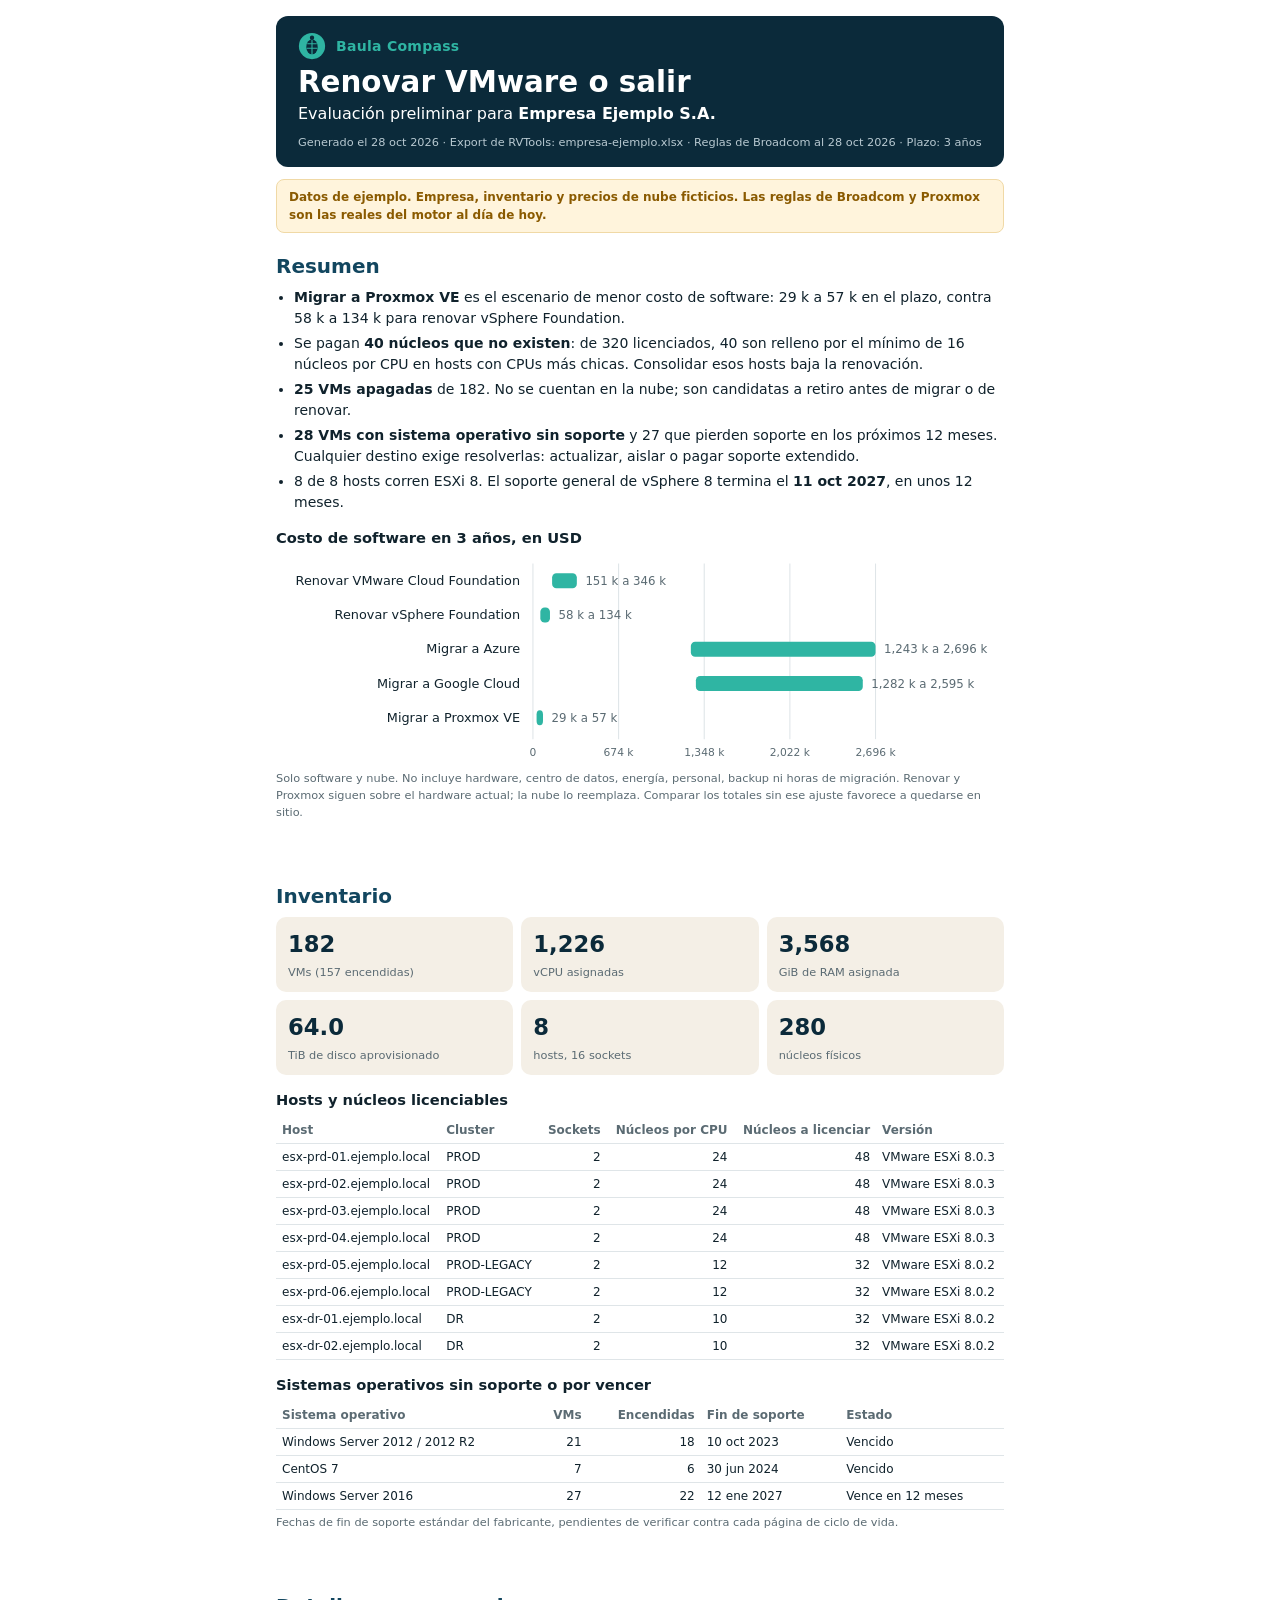
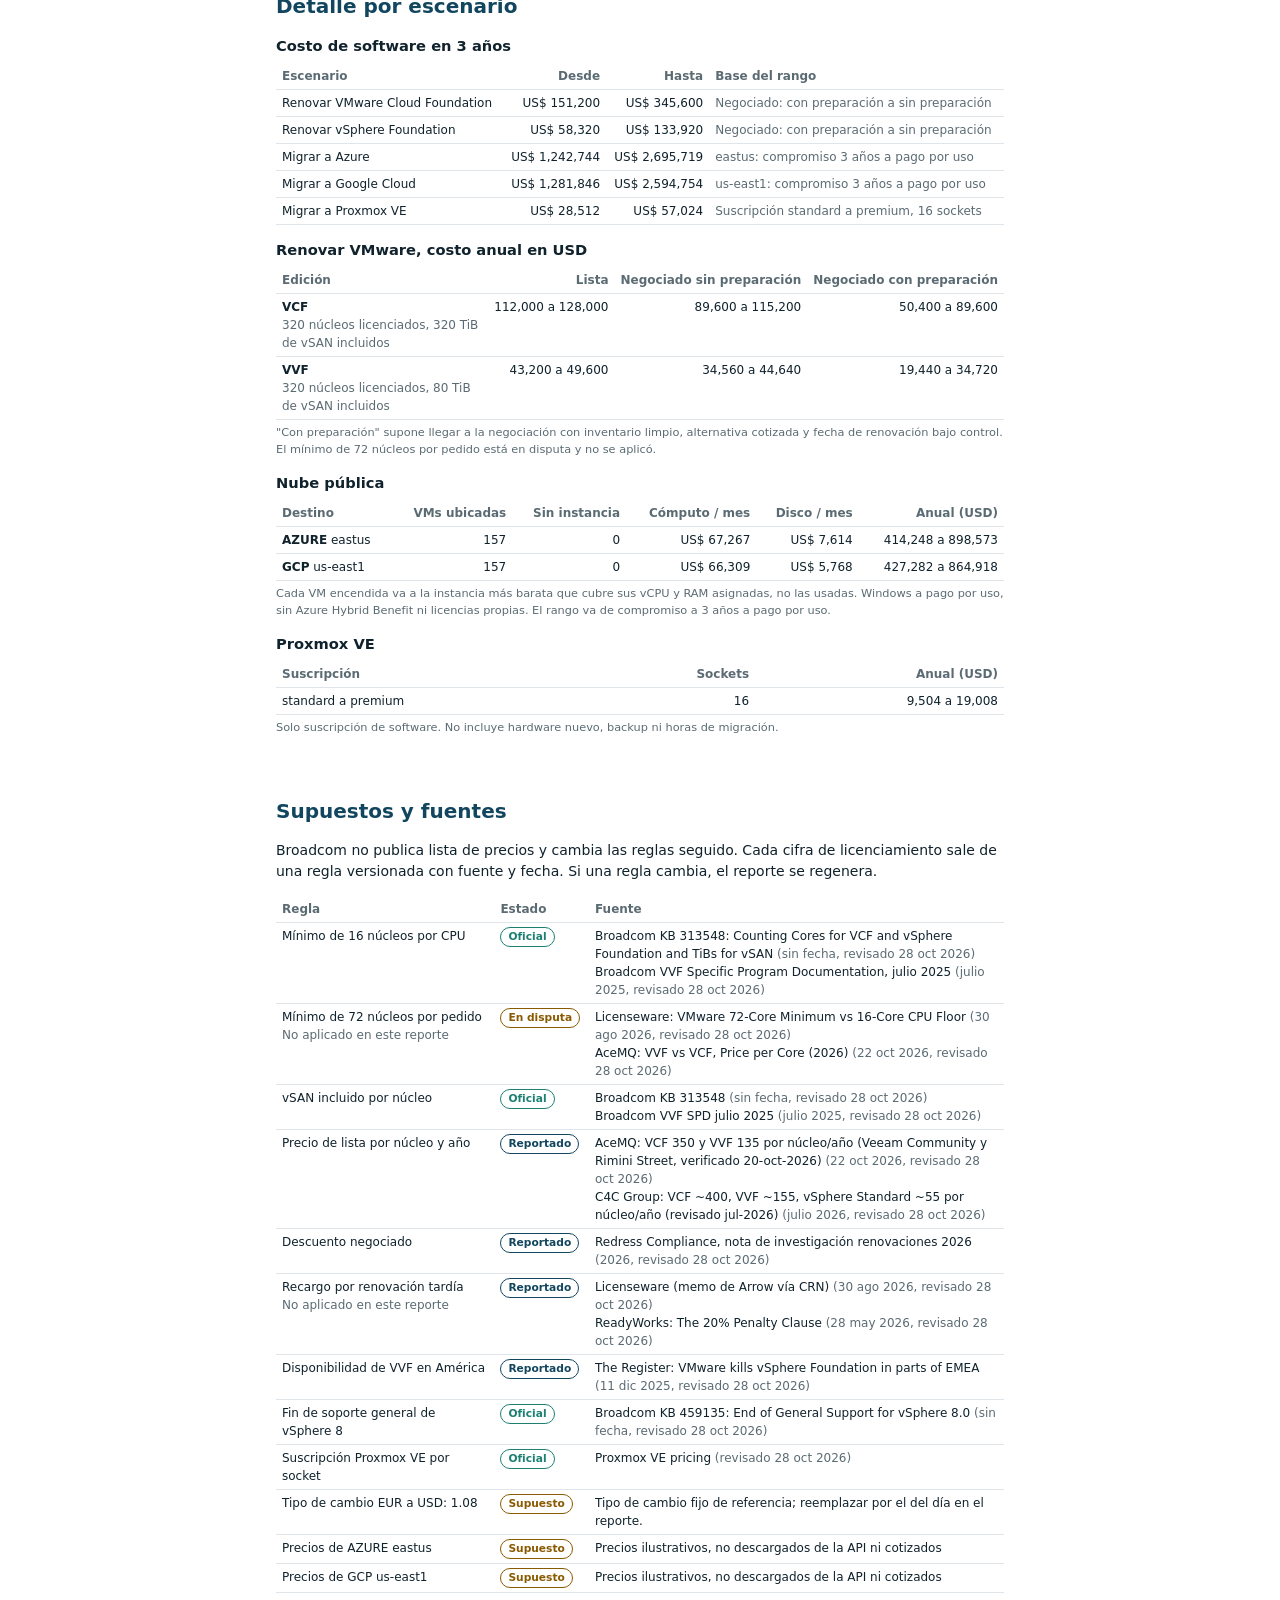
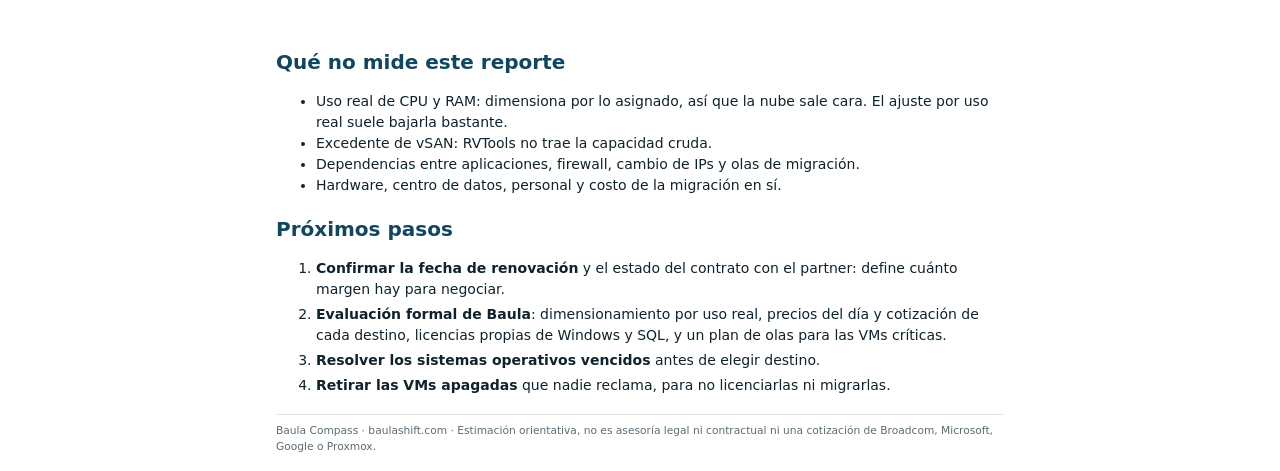
==== examples/demo/reporte-ejemplo.html @ ab062ac1 "Add Compass client report (HTML/PDF) with a fictional demo company compass/report.py renders a self-" ====
<!doctype html>
<html lang="es"><head><meta charset="utf-8">
<meta name="viewport" content="width=device-width, initial-scale=1">
<title>Baula Compass: Empresa Ejemplo S.A.</title>
<style>
:root { --deep:#0b2a3a; --sea:#12465f; --teal:#2fb5a3; --teal-ink:#1d7f72; --sand:#f4efe6; --ink:#10222c;
  --muted:#5b6b73; --line:#dfe5e8; --warn:#8a5a00; --warn-bg:#fff4dc; }
* { box-sizing:border-box; }
body { margin:0; background:#fff; color:var(--ink); font:10.5pt/1.5 system-ui,-apple-system,"Segoe UI",Roboto,Arial,sans-serif; }
.page { max-width:760px; margin:0 auto; padding:16px; break-after:page; }
@media print { .page { padding:0; } }
.page:last-child { break-after:auto; }
.cover { background:var(--deep); color:#fff; border-radius:12px; padding:16px 22px; }
.brand { display:flex; align-items:center; gap:10px; font-weight:700; letter-spacing:.02em; color:var(--teal); }
h1 { font-size:22pt; margin:6px 0 2px; line-height:1.15; }
.sub { margin:0; font-size:12pt; }
.meta { margin:8px 0 0; font-size:8.5pt; color:#b8c9d1; }
.banner { margin:12px 0 0; padding:8px 12px; border-radius:8px; background:var(--warn-bg); color:var(--warn);
  font-weight:600; font-size:9pt; border:1px solid #f0d9a6; }
h2 { font-size:15pt; color:var(--sea); margin:18px 0 6px; }
h3 { font-size:11pt; margin:14px 0 6px; }
.findings { padding-left:18px; margin:0; }
.findings li { margin:4px 0; }
.chart { width:100%; height:auto; display:block; margin:4px 0 8px; }
.chart .grid { stroke:var(--line); stroke-width:1; }
.chart .axis { fill:var(--muted); font-size:10px; }
.chart .label { fill:var(--ink); font-size:12px; }
.chart .value { fill:var(--muted); font-size:11px; }
.chart .bar { fill:var(--teal); }
table { width:100%; border-collapse:collapse; font-size:9pt; margin:4px 0; }
th { text-align:left; color:var(--muted); font-weight:600; border-bottom:1.5px solid var(--line); padding:4px 6px; }
td { border-bottom:1px solid var(--line); padding:4px 6px; vertical-align:top; }
tr { break-inside:avoid; }
.n { text-align:right; font-variant-numeric:tabular-nums; white-space:nowrap; }
.muted { color:var(--muted); }
.note { font-size:8.5pt; color:var(--muted); margin:4px 0 10px; }
.kpis { display:grid; grid-template-columns:repeat(3,1fr); gap:8px; margin:6px 0 10px; }
.kpis div { background:var(--sand); border-radius:10px; padding:10px 12px; }
.kpis b { display:block; font-size:17pt; color:var(--deep); font-variant-numeric:tabular-nums; }
.kpis span { font-size:8.5pt; color:var(--muted); }
.tag { display:inline-block; padding:1px 7px; border-radius:99px; font-size:8pt; font-weight:600; white-space:nowrap;
  border:1px solid currentColor; }
.tag-official { color:var(--teal-ink); } .tag-reported { color:var(--sea); }
.tag-disputed, .tag-to_verify, .tag-assumption { color:var(--warn); }
.sources td:first-child { width:30%; } .sources td:nth-child(2) { width:13%; }
.steps li { margin:4px 0; }
footer { margin-top:18px; padding-top:8px; border-top:1px solid var(--line); font-size:8pt; color:var(--muted); }
@media (max-width:600px) { .kpis { grid-template-columns:repeat(2,1fr); } }
@page { size:Letter; margin:14mm; }
</style></head>
<body>
<section class="page">
  <header class="cover">
    <div class="brand"><svg viewBox="0 0 64 64" width="28" height="28" aria-hidden="true"><circle cx="32" cy="32" r="30" fill="#2fb5a3"/><ellipse cx="32" cy="34" rx="13" ry="17" fill="#0b2a3a"/><path d="M32 18v32M22 27h20M21 37h22" stroke="#2fb5a3" stroke-width="2.4" stroke-linecap="round"/><circle cx="32" cy="13" r="5" fill="#0b2a3a"/></svg><span>Baula Compass</span></div>
    <h1>Renovar VMware o salir</h1>
    <p class="sub">Evaluación preliminar para <b>Empresa Ejemplo S.A.</b></p>
    <p class="meta">Generado el 28 oct 2026 · Export de RVTools: empresa-ejemplo.xlsx ·
      Reglas de Broadcom al 28 oct 2026 · Plazo: 3 años</p>
  </header>
  <div class="banner">Datos de ejemplo. Empresa, inventario y precios de nube ficticios. Las reglas de Broadcom y Proxmox son las reales del motor al día de hoy.</div>
  <h2>Resumen</h2>
  <ul class="findings"><li><b>Migrar a Proxmox VE</b> es el escenario de menor costo de software: 29 k a 57 k en el plazo, contra 58 k a 134 k para renovar vSphere Foundation.</li><li>Se pagan <b>40 núcleos que no existen</b>: de 320 licenciados, 40 son relleno por el mínimo de 16 núcleos por CPU en hosts con CPUs más chicas. Consolidar esos hosts baja la renovación.</li><li><b>25 VMs apagadas</b> de 182. No se cuentan en la nube; son candidatas a retiro antes de migrar o de renovar.</li><li><b>28 VMs con sistema operativo sin soporte</b> y 27 que pierden soporte en los próximos 12 meses. Cualquier destino exige resolverlas: actualizar, aislar o pagar soporte extendido.</li><li>8 de 8 hosts corren ESXi 8. El soporte general de vSphere 8 termina el <b>11 oct 2027</b>, en unos 12 meses.</li></ul>
  <h3>Costo de software en 3 años, en USD</h3>
  <svg class="chart" viewBox="0 0 680 194" role="img" aria-label="Costo de software en el plazo por escenario"><line x1="240.0" x2="240.0" y1="8" y2="172" class="grid"/><text x="240.0" y="188" class="axis" text-anchor="middle">0</text><line x1="320.0" x2="320.0" y1="8" y2="172" class="grid"/><text x="320.0" y="188" class="axis" text-anchor="middle">674 k</text><line x1="400.0" x2="400.0" y1="8" y2="172" class="grid"/><text x="400.0" y="188" class="axis" text-anchor="middle">1,348 k</text><line x1="480.0" x2="480.0" y1="8" y2="172" class="grid"/><text x="480.0" y="188" class="axis" text-anchor="middle">2,022 k</text><line x1="560.0" x2="560.0" y1="8" y2="172" class="grid"/><text x="560.0" y="188" class="axis" text-anchor="middle">2,696 k</text><text x="228" y="28.0" class="label" text-anchor="end">Renovar VMware Cloud Foundation</text><rect x="257.9" y="17.0" width="23.1" height="14" rx="4" class="bar"/><text x="289.0" y="28.0" class="value">151 k a 346 k</text><text x="228" y="60.0" class="label" text-anchor="end">Renovar vSphere Foundation</text><rect x="246.9" y="49.0" width="9.0" height="14" rx="4" class="bar"/><text x="263.9" y="60.0" class="value">58 k a 134 k</text><text x="228" y="92.0" class="label" text-anchor="end">Migrar a Azure</text><rect x="387.5" y="81.0" width="172.5" height="14" rx="4" class="bar"/><text x="568.0" y="92.0" class="value">1,243 k a 2,696 k</text><text x="228" y="124.0" class="label" text-anchor="end">Migrar a Google Cloud</text><rect x="392.2" y="113.0" width="155.9" height="14" rx="4" class="bar"/><text x="556.0" y="124.0" class="value">1,282 k a 2,595 k</text><text x="228" y="156.0" class="label" text-anchor="end">Migrar a Proxmox VE</text><rect x="243.4" y="145.0" width="6.0" height="14" rx="4" class="bar"/><text x="257.4" y="156.0" class="value">29 k a 57 k</text></svg>
  <p class="note">Solo software y nube. No incluye hardware, centro de datos, energía, personal, backup ni horas de
  migración. Renovar y Proxmox siguen sobre el hardware actual; la nube lo reemplaza. Comparar los totales
  sin ese ajuste favorece a quedarse en sitio.</p>
</section>

<section class="page">
  <h2>Inventario</h2>
  <div class="kpis">
    <div><b>182</b><span>VMs (157 encendidas)</span></div>
    <div><b>1,226</b><span>vCPU asignadas</span></div>
    <div><b>3,568</b><span>GiB de RAM asignada</span></div>
    <div><b>64.0</b><span>TiB de disco aprovisionado</span></div>
    <div><b>8</b><span>hosts, 16 sockets</span></div>
    <div><b>280</b><span>núcleos físicos</span></div>
  </div>
  <h3>Hosts y núcleos licenciables</h3>
  <table><thead><tr><th>Host</th><th>Cluster</th><th class="n">Sockets</th><th class="n">Núcleos por CPU</th>
  <th class="n">Núcleos a licenciar</th><th>Versión</th></tr></thead><tbody><tr><td>esx-prd-01.ejemplo.local</td><td>PROD</td><td class="n">2</td><td class="n">24</td><td class="n">48</td><td>VMware ESXi 8.0.3</td></tr><tr><td>esx-prd-02.ejemplo.local</td><td>PROD</td><td class="n">2</td><td class="n">24</td><td class="n">48</td><td>VMware ESXi 8.0.3</td></tr><tr><td>esx-prd-03.ejemplo.local</td><td>PROD</td><td class="n">2</td><td class="n">24</td><td class="n">48</td><td>VMware ESXi 8.0.3</td></tr><tr><td>esx-prd-04.ejemplo.local</td><td>PROD</td><td class="n">2</td><td class="n">24</td><td class="n">48</td><td>VMware ESXi 8.0.3</td></tr><tr><td>esx-prd-05.ejemplo.local</td><td>PROD-LEGACY</td><td class="n">2</td><td class="n">12</td><td class="n">32</td><td>VMware ESXi 8.0.2</td></tr><tr><td>esx-prd-06.ejemplo.local</td><td>PROD-LEGACY</td><td class="n">2</td><td class="n">12</td><td class="n">32</td><td>VMware ESXi 8.0.2</td></tr><tr><td>esx-dr-01.ejemplo.local</td><td>DR</td><td class="n">2</td><td class="n">10</td><td class="n">32</td><td>VMware ESXi 8.0.2</td></tr><tr><td>esx-dr-02.ejemplo.local</td><td>DR</td><td class="n">2</td><td class="n">10</td><td class="n">32</td><td>VMware ESXi 8.0.2</td></tr></tbody></table>
  <h3>Sistemas operativos sin soporte o por vencer</h3>
  <table><thead><tr><th>Sistema operativo</th><th class="n">VMs</th><th class="n">Encendidas</th><th>Fin de soporte</th>
  <th>Estado</th></tr></thead><tbody><tr><td>Windows Server 2012 / 2012 R2</td><td class="n">21</td><td class="n">18</td><td>10 oct 2023</td><td>Vencido</td></tr><tr><td>CentOS 7</td><td class="n">7</td><td class="n">6</td><td>30 jun 2024</td><td>Vencido</td></tr><tr><td>Windows Server 2016</td><td class="n">27</td><td class="n">22</td><td>12 ene 2027</td><td>Vence en 12 meses</td></tr></tbody></table>
  <p class="note">Fechas de fin de soporte estándar del fabricante, pendientes de verificar contra cada página de ciclo de vida.</p>
</section>

<section class="page">
  <h2>Detalle por escenario</h2>
  <h3>Costo de software en 3 años</h3>
  <table><thead><tr><th>Escenario</th><th class="n">Desde</th><th class="n">Hasta</th><th>Base del rango</th></tr></thead>
  <tbody><tr><td>Renovar VMware Cloud Foundation</td><td class="n">US$ 151,200</td><td class="n">US$ 345,600</td><td class="muted">Negociado: con preparación a sin preparación</td></tr><tr><td>Renovar vSphere Foundation</td><td class="n">US$ 58,320</td><td class="n">US$ 133,920</td><td class="muted">Negociado: con preparación a sin preparación</td></tr><tr><td>Migrar a Azure</td><td class="n">US$ 1,242,744</td><td class="n">US$ 2,695,719</td><td class="muted">eastus: compromiso 3 años a pago por uso</td></tr><tr><td>Migrar a Google Cloud</td><td class="n">US$ 1,281,846</td><td class="n">US$ 2,594,754</td><td class="muted">us-east1: compromiso 3 años a pago por uso</td></tr><tr><td>Migrar a Proxmox VE</td><td class="n">US$ 28,512</td><td class="n">US$ 57,024</td><td class="muted">Suscripción standard a premium, 16 sockets</td></tr></tbody></table>
  <h3>Renovar VMware, costo anual en USD</h3>
  <table><thead><tr><th>Edición</th><th class="n">Lista</th><th class="n">Negociado sin preparación</th><th class="n">Negociado con preparación</th></tr></thead>
  <tbody><tr><td><b>VCF</b><br><span class="muted">320 núcleos licenciados, 320 TiB de vSAN incluidos</span></td><td class="n">112,000 a 128,000</td><td class="n">89,600 a 115,200</td><td class="n">50,400 a 89,600</td></tr><tr><td><b>VVF</b><br><span class="muted">320 núcleos licenciados, 80 TiB de vSAN incluidos</span></td><td class="n">43,200 a 49,600</td><td class="n">34,560 a 44,640</td><td class="n">19,440 a 34,720</td></tr></tbody></table>
  <p class="note">"Con preparación" supone llegar a la negociación con inventario limpio, alternativa cotizada y
  fecha de renovación bajo control. El mínimo de 72 núcleos por pedido está en disputa y no se aplicó.</p>
  <h3>Nube pública</h3>
  <table><thead><tr><th>Destino</th><th class="n">VMs ubicadas</th><th class="n">Sin instancia</th>
  <th class="n">Cómputo / mes</th><th class="n">Disco / mes</th><th class="n">Anual (USD)</th></tr></thead><tbody><tr><td><b>AZURE</b> eastus</td><td class="n">157</td><td class="n">0</td><td class="n">US$ 67,267</td><td class="n">US$ 7,614</td><td class="n">414,248 a 898,573</td></tr><tr><td><b>GCP</b> us-east1</td><td class="n">157</td><td class="n">0</td><td class="n">US$ 66,309</td><td class="n">US$ 5,768</td><td class="n">427,282 a 864,918</td></tr></tbody></table>
  <p class="note">Cada VM encendida va a la instancia más barata que cubre sus vCPU y RAM asignadas, no las usadas.
  Windows a pago por uso, sin Azure Hybrid Benefit ni licencias propias. El rango va de compromiso a 3 años a pago por uso.</p>
  <h3>Proxmox VE</h3>
  <table><thead><tr><th>Suscripción</th><th class="n">Sockets</th><th class="n">Anual (USD)</th></tr></thead>
  <tbody><tr><td>standard a premium</td><td class="n">16</td><td class="n">9,504 a 19,008</td></tr></tbody></table>
  <p class="note">Solo suscripción de software. No incluye hardware nuevo, backup ni horas de migración.</p>
</section>

<section class="page">
  <h2>Supuestos y fuentes</h2>
  <p>Broadcom no publica lista de precios y cambia las reglas seguido. Cada cifra de licenciamiento sale de una
  regla versionada con fuente y fecha. Si una regla cambia, el reporte se regenera.</p>
  <table class="sources"><thead><tr><th>Regla</th><th>Estado</th><th>Fuente</th></tr></thead>
  <tbody><tr><td>Mínimo de 16 núcleos por CPU</td><td><span class="tag tag-official">Oficial</span></td><td>Broadcom KB 313548: Counting Cores for VCF and vSphere Foundation and TiBs for vSAN <span class="muted">(sin fecha, revisado 28 oct 2026)</span><br>Broadcom VVF Specific Program Documentation, julio 2025 <span class="muted">(julio 2025, revisado 28 oct 2026)</span></td></tr><tr><td>Mínimo de 72 núcleos por pedido<br><span class="muted">No aplicado en este reporte</span></td><td><span class="tag tag-disputed">En disputa</span></td><td>Licenseware: VMware 72-Core Minimum vs 16-Core CPU Floor <span class="muted">(30 ago 2026, revisado 28 oct 2026)</span><br>AceMQ: VVF vs VCF, Price per Core (2026) <span class="muted">(22 oct 2026, revisado 28 oct 2026)</span></td></tr><tr><td>vSAN incluido por núcleo</td><td><span class="tag tag-official">Oficial</span></td><td>Broadcom KB 313548 <span class="muted">(sin fecha, revisado 28 oct 2026)</span><br>Broadcom VVF SPD julio 2025 <span class="muted">(julio 2025, revisado 28 oct 2026)</span></td></tr><tr><td>Precio de lista por núcleo y año</td><td><span class="tag tag-reported">Reportado</span></td><td>AceMQ: VCF 350 y VVF 135 por núcleo/año (Veeam Community y Rimini Street, verificado 20-oct-2026) <span class="muted">(22 oct 2026, revisado 28 oct 2026)</span><br>C4C Group: VCF ~400, VVF ~155, vSphere Standard ~55 por núcleo/año (revisado jul-2026) <span class="muted">(julio 2026, revisado 28 oct 2026)</span></td></tr><tr><td>Descuento negociado</td><td><span class="tag tag-reported">Reportado</span></td><td>Redress Compliance, nota de investigación renovaciones 2026 <span class="muted">(2026, revisado 28 oct 2026)</span></td></tr><tr><td>Recargo por renovación tardía<br><span class="muted">No aplicado en este reporte</span></td><td><span class="tag tag-reported">Reportado</span></td><td>Licenseware (memo de Arrow vía CRN) <span class="muted">(30 ago 2026, revisado 28 oct 2026)</span><br>ReadyWorks: The 20% Penalty Clause <span class="muted">(28 may 2026, revisado 28 oct 2026)</span></td></tr><tr><td>Disponibilidad de VVF en América</td><td><span class="tag tag-reported">Reportado</span></td><td>The Register: VMware kills vSphere Foundation in parts of EMEA <span class="muted">(11 dic 2025, revisado 28 oct 2026)</span></td></tr><tr><td>Fin de soporte general de vSphere 8</td><td><span class="tag tag-official">Oficial</span></td><td>Broadcom KB 459135: End of General Support for vSphere 8.0 <span class="muted">(sin fecha, revisado 28 oct 2026)</span></td></tr><tr><td>Suscripción Proxmox VE por socket</td><td><span class="tag tag-official">Oficial</span></td><td>Proxmox VE pricing <span class="muted">(revisado 28 oct 2026)</span></td></tr><tr><td>Tipo de cambio EUR a USD: 1.08</td><td><span class="tag tag-assumption">Supuesto</span></td><td>Tipo de cambio fijo de referencia; reemplazar por el del día en el reporte.</td></tr><tr><td>Precios de AZURE eastus</td><td><span class="tag tag-assumption">Supuesto</span></td><td>Precios ilustrativos, no descargados de la API ni cotizados</td></tr><tr><td>Precios de GCP us-east1</td><td><span class="tag tag-assumption">Supuesto</span></td><td>Precios ilustrativos, no descargados de la API ni cotizados</td></tr></tbody></table>
</section>

<section class="page">
  <h2>Qué no mide este reporte</h2>
  <ul>
    <li>Uso real de CPU y RAM: dimensiona por lo asignado, así que la nube sale cara. El ajuste por uso real suele bajarla bastante.</li>
    <li>Excedente de vSAN: RVTools no trae la capacidad cruda.</li>
    <li>Dependencias entre aplicaciones, firewall, cambio de IPs y olas de migración.</li>
    <li>Hardware, centro de datos, personal y costo de la migración en sí.</li>
  </ul>
  <h2>Próximos pasos</h2>
  <ol class="steps">
    <li><b>Confirmar la fecha de renovación</b> y el estado del contrato con el partner: define cuánto margen hay para negociar.</li>
    <li><b>Evaluación formal de Baula</b>: dimensionamiento por uso real, precios del día y cotización de cada destino,
      licencias propias de Windows y SQL, y un plan de olas para las VMs críticas.</li>
    <li><b>Resolver los sistemas operativos vencidos</b> antes de elegir destino.</li>
    <li><b>Retirar las VMs apagadas</b> que nadie reclama, para no licenciarlas ni migrarlas.</li>
  </ol>
  <footer>Baula Compass · baulashift.com · Estimación orientativa, no es asesoría legal ni contractual
  ni una cotización de Broadcom, Microsoft, Google o Proxmox.</footer>
</section>
</body></html>
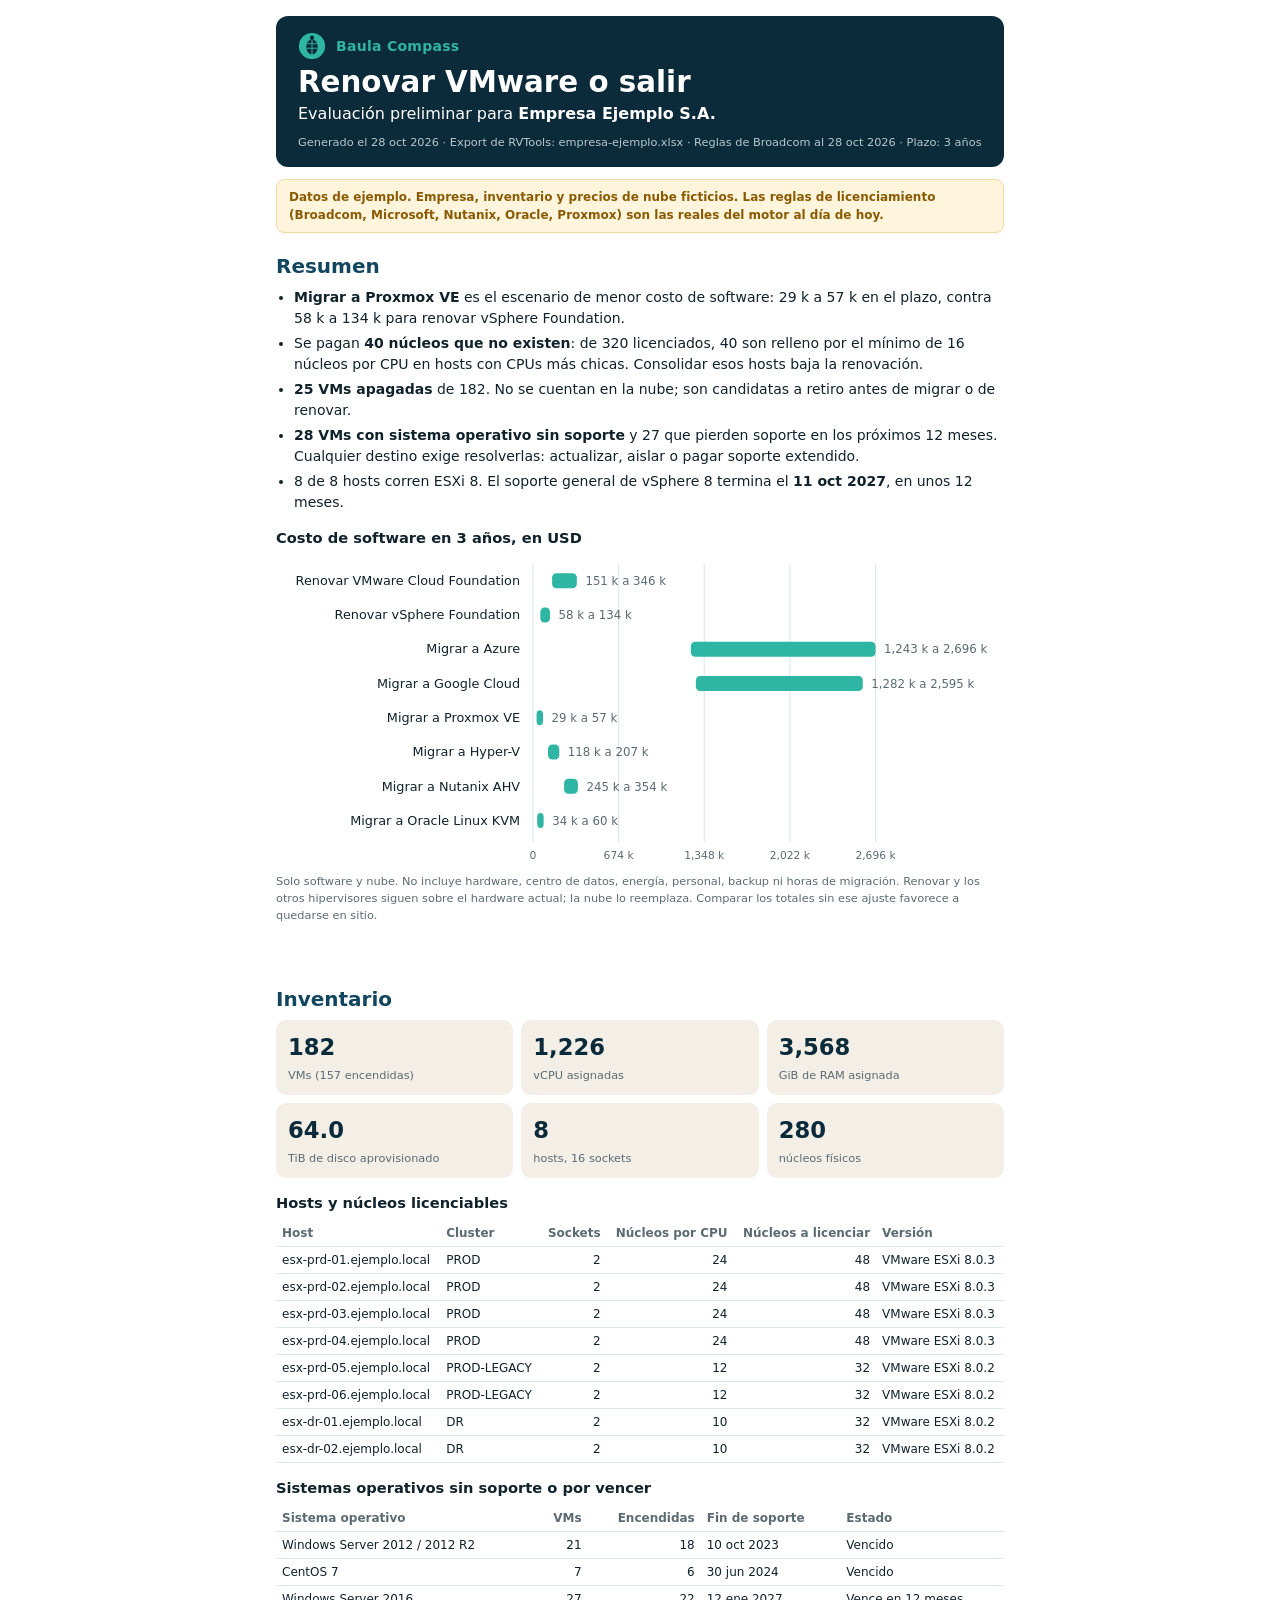
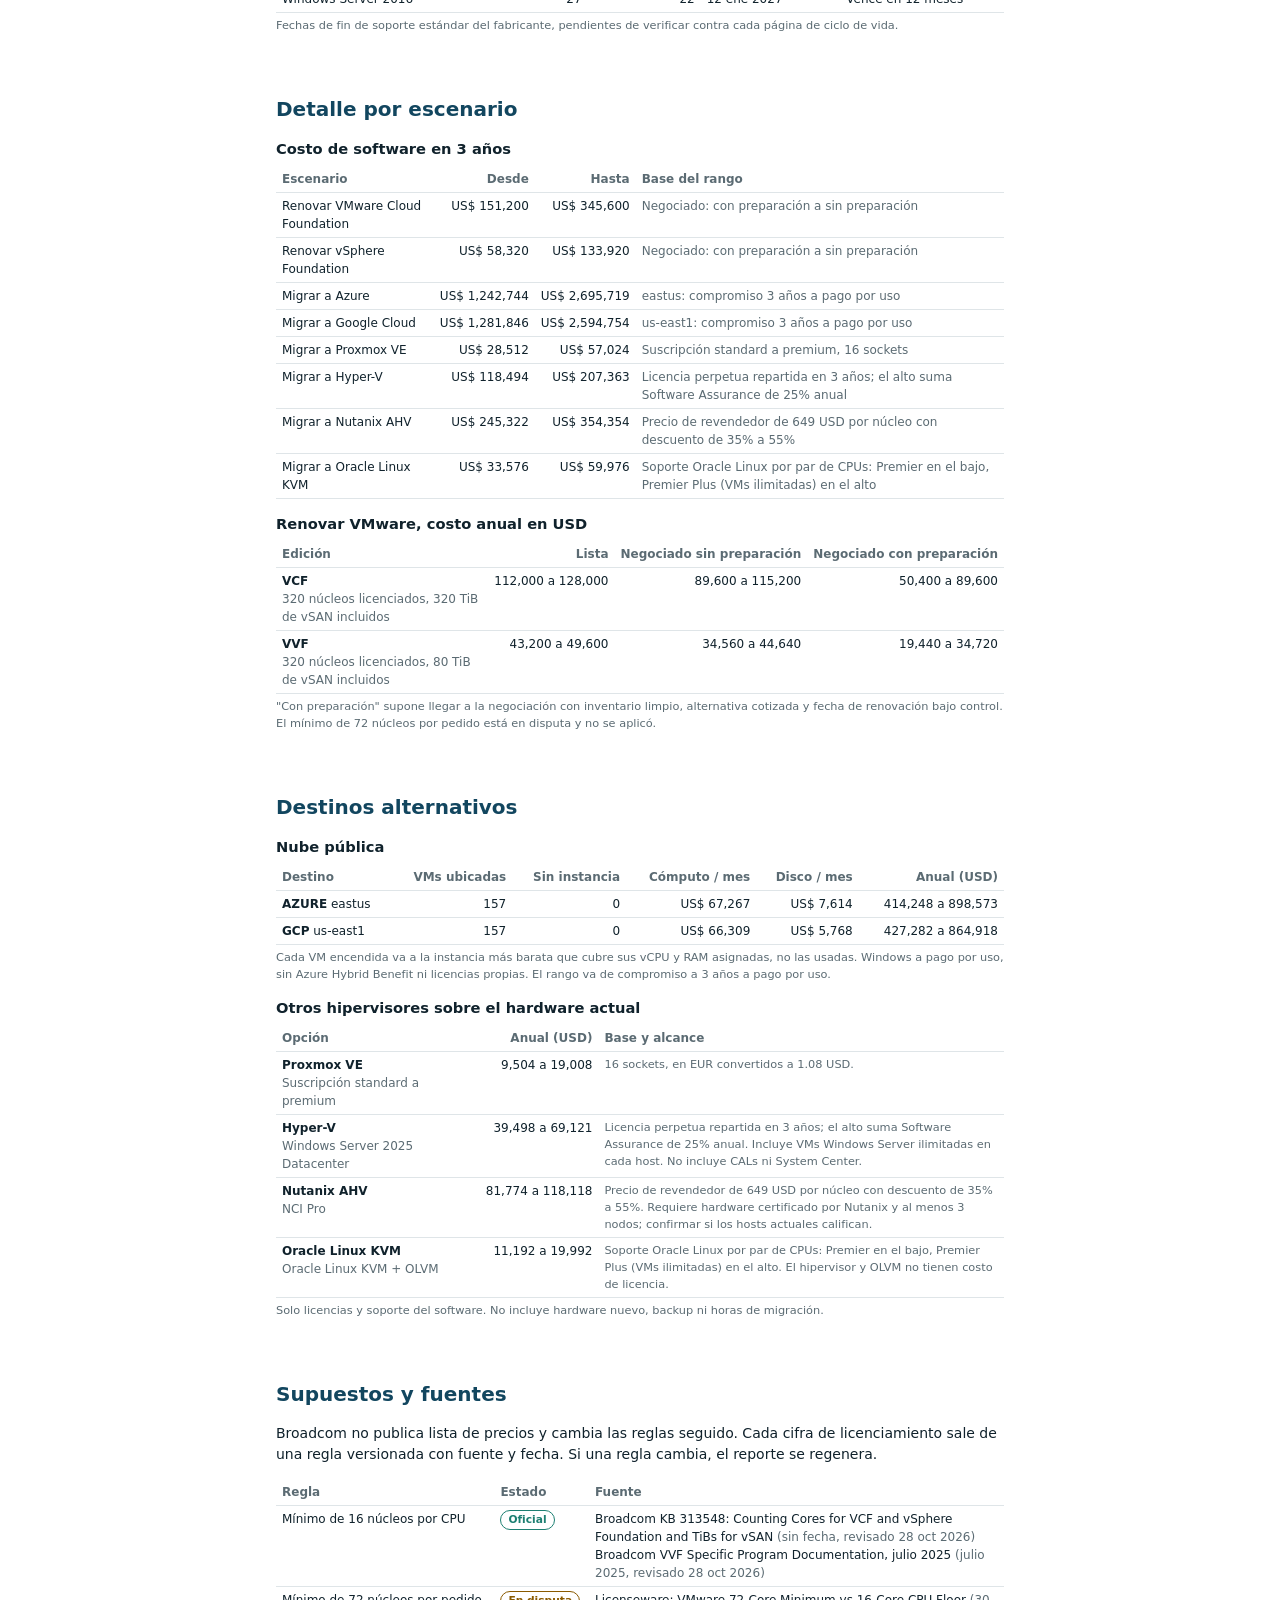
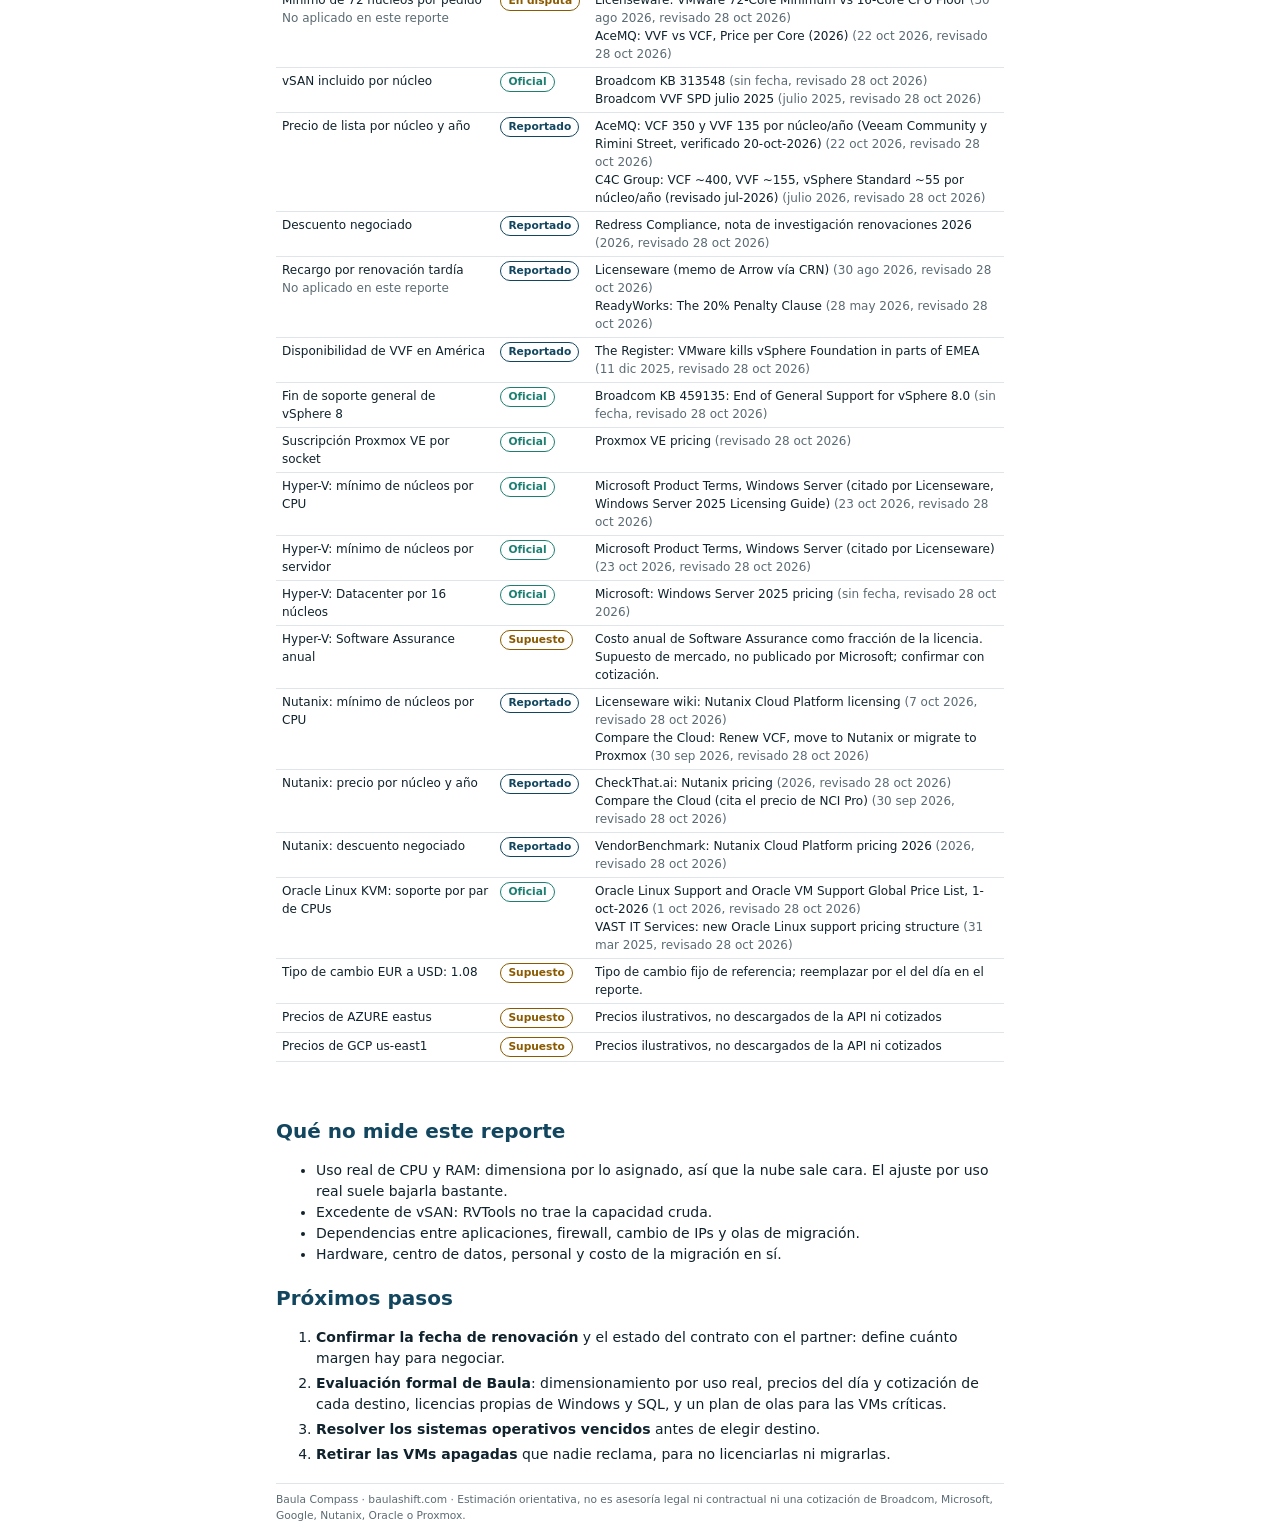
==== commit f2ebb3c0: "Show Hyper-V, Nutanix and Oracle KVM in the report and regenerate the demo Merges the engine branch " ====
--- a/examples/demo/reporte-ejemplo.html
+++ b/examples/demo/reporte-ejemplo.html
@@ -42,6 +42,7 @@
   border:1px solid currentColor; }
 .tag-official { color:var(--teal-ink); } .tag-reported { color:var(--sea); }
 .tag-disputed, .tag-to_verify, .tag-assumption { color:var(--warn); }
+.onprem td:first-child { width:28%; } .onprem td:last-child { font-size:8.5pt; }
 .sources td:first-child { width:30%; } .sources td:nth-child(2) { width:13%; }
 .steps li { margin:4px 0; }
 footer { margin-top:18px; padding-top:8px; border-top:1px solid var(--line); font-size:8pt; color:var(--muted); }
@@ -57,13 +58,13 @@
     <p class="meta">Generado el 28 oct 2026 · Export de RVTools: empresa-ejemplo.xlsx ·
       Reglas de Broadcom al 28 oct 2026 · Plazo: 3 años</p>
   </header>
-  <div class="banner">Datos de ejemplo. Empresa, inventario y precios de nube ficticios. Las reglas de Broadcom y Proxmox son las reales del motor al día de hoy.</div>
+  <div class="banner">Datos de ejemplo. Empresa, inventario y precios de nube ficticios. Las reglas de licenciamiento (Broadcom, Microsoft, Nutanix, Oracle, Proxmox) son las reales del motor al día de hoy.</div>
   <h2>Resumen</h2>
   <ul class="findings"><li><b>Migrar a Proxmox VE</b> es el escenario de menor costo de software: 29 k a 57 k en el plazo, contra 58 k a 134 k para renovar vSphere Foundation.</li><li>Se pagan <b>40 núcleos que no existen</b>: de 320 licenciados, 40 son relleno por el mínimo de 16 núcleos por CPU en hosts con CPUs más chicas. Consolidar esos hosts baja la renovación.</li><li><b>25 VMs apagadas</b> de 182. No se cuentan en la nube; son candidatas a retiro antes de migrar o de renovar.</li><li><b>28 VMs con sistema operativo sin soporte</b> y 27 que pierden soporte en los próximos 12 meses. Cualquier destino exige resolverlas: actualizar, aislar o pagar soporte extendido.</li><li>8 de 8 hosts corren ESXi 8. El soporte general de vSphere 8 termina el <b>11 oct 2027</b>, en unos 12 meses.</li></ul>
   <h3>Costo de software en 3 años, en USD</h3>
-  <svg class="chart" viewBox="0 0 680 194" role="img" aria-label="Costo de software en el plazo por escenario"><line x1="240.0" x2="240.0" y1="8" y2="172" class="grid"/><text x="240.0" y="188" class="axis" text-anchor="middle">0</text><line x1="320.0" x2="320.0" y1="8" y2="172" class="grid"/><text x="320.0" y="188" class="axis" text-anchor="middle">674 k</text><line x1="400.0" x2="400.0" y1="8" y2="172" class="grid"/><text x="400.0" y="188" class="axis" text-anchor="middle">1,348 k</text><line x1="480.0" x2="480.0" y1="8" y2="172" class="grid"/><text x="480.0" y="188" class="axis" text-anchor="middle">2,022 k</text><line x1="560.0" x2="560.0" y1="8" y2="172" class="grid"/><text x="560.0" y="188" class="axis" text-anchor="middle">2,696 k</text><text x="228" y="28.0" class="label" text-anchor="end">Renovar VMware Cloud Foundation</text><rect x="257.9" y="17.0" width="23.1" height="14" rx="4" class="bar"/><text x="289.0" y="28.0" class="value">151 k a 346 k</text><text x="228" y="60.0" class="label" text-anchor="end">Renovar vSphere Foundation</text><rect x="246.9" y="49.0" width="9.0" height="14" rx="4" class="bar"/><text x="263.9" y="60.0" class="value">58 k a 134 k</text><text x="228" y="92.0" class="label" text-anchor="end">Migrar a Azure</text><rect x="387.5" y="81.0" width="172.5" height="14" rx="4" class="bar"/><text x="568.0" y="92.0" class="value">1,243 k a 2,696 k</text><text x="228" y="124.0" class="label" text-anchor="end">Migrar a Google Cloud</text><rect x="392.2" y="113.0" width="155.9" height="14" rx="4" class="bar"/><text x="556.0" y="124.0" class="value">1,282 k a 2,595 k</text><text x="228" y="156.0" class="label" text-anchor="end">Migrar a Proxmox VE</text><rect x="243.4" y="145.0" width="6.0" height="14" rx="4" class="bar"/><text x="257.4" y="156.0" class="value">29 k a 57 k</text></svg>
+  <svg class="chart" viewBox="0 0 680 290" role="img" aria-label="Costo de software en el plazo por escenario"><line x1="240.0" x2="240.0" y1="8" y2="268" class="grid"/><text x="240.0" y="284" class="axis" text-anchor="middle">0</text><line x1="320.0" x2="320.0" y1="8" y2="268" class="grid"/><text x="320.0" y="284" class="axis" text-anchor="middle">674 k</text><line x1="400.0" x2="400.0" y1="8" y2="268" class="grid"/><text x="400.0" y="284" class="axis" text-anchor="middle">1,348 k</text><line x1="480.0" x2="480.0" y1="8" y2="268" class="grid"/><text x="480.0" y="284" class="axis" text-anchor="middle">2,022 k</text><line x1="560.0" x2="560.0" y1="8" y2="268" class="grid"/><text x="560.0" y="284" class="axis" text-anchor="middle">2,696 k</text><text x="228" y="28.0" class="label" text-anchor="end">Renovar VMware Cloud Foundation</text><rect x="257.9" y="17.0" width="23.1" height="14" rx="4" class="bar"/><text x="289.0" y="28.0" class="value">151 k a 346 k</text><text x="228" y="60.0" class="label" text-anchor="end">Renovar vSphere Foundation</text><rect x="246.9" y="49.0" width="9.0" height="14" rx="4" class="bar"/><text x="263.9" y="60.0" class="value">58 k a 134 k</text><text x="228" y="92.0" class="label" text-anchor="end">Migrar a Azure</text><rect x="387.5" y="81.0" width="172.5" height="14" rx="4" class="bar"/><text x="568.0" y="92.0" class="value">1,243 k a 2,696 k</text><text x="228" y="124.0" class="label" text-anchor="end">Migrar a Google Cloud</text><rect x="392.2" y="113.0" width="155.9" height="14" rx="4" class="bar"/><text x="556.0" y="124.0" class="value">1,282 k a 2,595 k</text><text x="228" y="156.0" class="label" text-anchor="end">Migrar a Proxmox VE</text><rect x="243.4" y="145.0" width="6.0" height="14" rx="4" class="bar"/><text x="257.4" y="156.0" class="value">29 k a 57 k</text><text x="228" y="188.0" class="label" text-anchor="end">Migrar a Hyper-V</text><rect x="254.1" y="177.0" width="10.5" height="14" rx="4" class="bar"/><text x="272.6" y="188.0" class="value">118 k a 207 k</text><text x="228" y="220.0" class="label" text-anchor="end">Migrar a Nutanix AHV</text><rect x="269.1" y="209.0" width="12.9" height="14" rx="4" class="bar"/><text x="290.1" y="220.0" class="value">245 k a 354 k</text><text x="228" y="252.0" class="label" text-anchor="end">Migrar a Oracle Linux KVM</text><rect x="244.0" y="241.0" width="6.0" height="14" rx="4" class="bar"/><text x="258.0" y="252.0" class="value">34 k a 60 k</text></svg>
   <p class="note">Solo software y nube. No incluye hardware, centro de datos, energía, personal, backup ni horas de
-  migración. Renovar y Proxmox siguen sobre el hardware actual; la nube lo reemplaza. Comparar los totales
+  migración. Renovar y los otros hipervisores siguen sobre el hardware actual; la nube lo reemplaza. Comparar los totales
   sin ese ajuste favorece a quedarse en sitio.</p>
 </section>
 
@@ -90,21 +91,25 @@
   <h2>Detalle por escenario</h2>
   <h3>Costo de software en 3 años</h3>
   <table><thead><tr><th>Escenario</th><th class="n">Desde</th><th class="n">Hasta</th><th>Base del rango</th></tr></thead>
-  <tbody><tr><td>Renovar VMware Cloud Foundation</td><td class="n">US$ 151,200</td><td class="n">US$ 345,600</td><td class="muted">Negociado: con preparación a sin preparación</td></tr><tr><td>Renovar vSphere Foundation</td><td class="n">US$ 58,320</td><td class="n">US$ 133,920</td><td class="muted">Negociado: con preparación a sin preparación</td></tr><tr><td>Migrar a Azure</td><td class="n">US$ 1,242,744</td><td class="n">US$ 2,695,719</td><td class="muted">eastus: compromiso 3 años a pago por uso</td></tr><tr><td>Migrar a Google Cloud</td><td class="n">US$ 1,281,846</td><td class="n">US$ 2,594,754</td><td class="muted">us-east1: compromiso 3 años a pago por uso</td></tr><tr><td>Migrar a Proxmox VE</td><td class="n">US$ 28,512</td><td class="n">US$ 57,024</td><td class="muted">Suscripción standard a premium, 16 sockets</td></tr></tbody></table>
+  <tbody><tr><td>Renovar VMware Cloud Foundation</td><td class="n">US$ 151,200</td><td class="n">US$ 345,600</td><td class="muted">Negociado: con preparación a sin preparación</td></tr><tr><td>Renovar vSphere Foundation</td><td class="n">US$ 58,320</td><td class="n">US$ 133,920</td><td class="muted">Negociado: con preparación a sin preparación</td></tr><tr><td>Migrar a Azure</td><td class="n">US$ 1,242,744</td><td class="n">US$ 2,695,719</td><td class="muted">eastus: compromiso 3 años a pago por uso</td></tr><tr><td>Migrar a Google Cloud</td><td class="n">US$ 1,281,846</td><td class="n">US$ 2,594,754</td><td class="muted">us-east1: compromiso 3 años a pago por uso</td></tr><tr><td>Migrar a Proxmox VE</td><td class="n">US$ 28,512</td><td class="n">US$ 57,024</td><td class="muted">Suscripción standard a premium, 16 sockets</td></tr><tr><td>Migrar a Hyper-V</td><td class="n">US$ 118,494</td><td class="n">US$ 207,363</td><td class="muted">Licencia perpetua repartida en 3 años; el alto suma Software Assurance de 25% anual</td></tr><tr><td>Migrar a Nutanix AHV</td><td class="n">US$ 245,322</td><td class="n">US$ 354,354</td><td class="muted">Precio de revendedor de 649 USD por núcleo con descuento de 35% a 55%</td></tr><tr><td>Migrar a Oracle Linux KVM</td><td class="n">US$ 33,576</td><td class="n">US$ 59,976</td><td class="muted">Soporte Oracle Linux por par de CPUs: Premier en el bajo, Premier Plus (VMs ilimitadas) en el alto</td></tr></tbody></table>
   <h3>Renovar VMware, costo anual en USD</h3>
   <table><thead><tr><th>Edición</th><th class="n">Lista</th><th class="n">Negociado sin preparación</th><th class="n">Negociado con preparación</th></tr></thead>
   <tbody><tr><td><b>VCF</b><br><span class="muted">320 núcleos licenciados, 320 TiB de vSAN incluidos</span></td><td class="n">112,000 a 128,000</td><td class="n">89,600 a 115,200</td><td class="n">50,400 a 89,600</td></tr><tr><td><b>VVF</b><br><span class="muted">320 núcleos licenciados, 80 TiB de vSAN incluidos</span></td><td class="n">43,200 a 49,600</td><td class="n">34,560 a 44,640</td><td class="n">19,440 a 34,720</td></tr></tbody></table>
   <p class="note">"Con preparación" supone llegar a la negociación con inventario limpio, alternativa cotizada y
   fecha de renovación bajo control. El mínimo de 72 núcleos por pedido está en disputa y no se aplicó.</p>
+</section>
+
+<section class="page">
+  <h2>Destinos alternativos</h2>
   <h3>Nube pública</h3>
   <table><thead><tr><th>Destino</th><th class="n">VMs ubicadas</th><th class="n">Sin instancia</th>
   <th class="n">Cómputo / mes</th><th class="n">Disco / mes</th><th class="n">Anual (USD)</th></tr></thead><tbody><tr><td><b>AZURE</b> eastus</td><td class="n">157</td><td class="n">0</td><td class="n">US$ 67,267</td><td class="n">US$ 7,614</td><td class="n">414,248 a 898,573</td></tr><tr><td><b>GCP</b> us-east1</td><td class="n">157</td><td class="n">0</td><td class="n">US$ 66,309</td><td class="n">US$ 5,768</td><td class="n">427,282 a 864,918</td></tr></tbody></table>
   <p class="note">Cada VM encendida va a la instancia más barata que cubre sus vCPU y RAM asignadas, no las usadas.
   Windows a pago por uso, sin Azure Hybrid Benefit ni licencias propias. El rango va de compromiso a 3 años a pago por uso.</p>
-  <h3>Proxmox VE</h3>
-  <table><thead><tr><th>Suscripción</th><th class="n">Sockets</th><th class="n">Anual (USD)</th></tr></thead>
-  <tbody><tr><td>standard a premium</td><td class="n">16</td><td class="n">9,504 a 19,008</td></tr></tbody></table>
-  <p class="note">Solo suscripción de software. No incluye hardware nuevo, backup ni horas de migración.</p>
+  <h3>Otros hipervisores sobre el hardware actual</h3>
+  <table class="onprem"><thead><tr><th>Opción</th><th class="n">Anual (USD)</th><th>Base y alcance</th></tr></thead>
+  <tbody><tr><td><b>Proxmox VE</b><br><span class="muted">Suscripción standard a premium</span></td><td class="n">9,504 a 19,008</td><td class="muted">16 sockets, en EUR convertidos a 1.08 USD. </td></tr><tr><td><b>Hyper-V</b><br><span class="muted">Windows Server 2025 Datacenter</span></td><td class="n">39,498 a 69,121</td><td class="muted">Licencia perpetua repartida en 3 años; el alto suma Software Assurance de 25% anual. Incluye VMs Windows Server ilimitadas en cada host. No incluye CALs ni System Center.</td></tr><tr><td><b>Nutanix AHV</b><br><span class="muted">NCI Pro</span></td><td class="n">81,774 a 118,118</td><td class="muted">Precio de revendedor de 649 USD por núcleo con descuento de 35% a 55%. Requiere hardware certificado por Nutanix y al menos 3 nodos; confirmar si los hosts actuales califican.</td></tr><tr><td><b>Oracle Linux KVM</b><br><span class="muted">Oracle Linux KVM + OLVM</span></td><td class="n">11,192 a 19,992</td><td class="muted">Soporte Oracle Linux por par de CPUs: Premier en el bajo, Premier Plus (VMs ilimitadas) en el alto. El hipervisor y OLVM no tienen costo de licencia.</td></tr></tbody></table>
+  <p class="note">Solo licencias y soporte del software. No incluye hardware nuevo, backup ni horas de migración.</p>
 </section>
 
 <section class="page">
@@ -112,7 +117,7 @@
   <p>Broadcom no publica lista de precios y cambia las reglas seguido. Cada cifra de licenciamiento sale de una
   regla versionada con fuente y fecha. Si una regla cambia, el reporte se regenera.</p>
   <table class="sources"><thead><tr><th>Regla</th><th>Estado</th><th>Fuente</th></tr></thead>
-  <tbody><tr><td>Mínimo de 16 núcleos por CPU</td><td><span class="tag tag-official">Oficial</span></td><td>Broadcom KB 313548: Counting Cores for VCF and vSphere Foundation and TiBs for vSAN <span class="muted">(sin fecha, revisado 28 oct 2026)</span><br>Broadcom VVF Specific Program Documentation, julio 2025 <span class="muted">(julio 2025, revisado 28 oct 2026)</span></td></tr><tr><td>Mínimo de 72 núcleos por pedido<br><span class="muted">No aplicado en este reporte</span></td><td><span class="tag tag-disputed">En disputa</span></td><td>Licenseware: VMware 72-Core Minimum vs 16-Core CPU Floor <span class="muted">(30 ago 2026, revisado 28 oct 2026)</span><br>AceMQ: VVF vs VCF, Price per Core (2026) <span class="muted">(22 oct 2026, revisado 28 oct 2026)</span></td></tr><tr><td>vSAN incluido por núcleo</td><td><span class="tag tag-official">Oficial</span></td><td>Broadcom KB 313548 <span class="muted">(sin fecha, revisado 28 oct 2026)</span><br>Broadcom VVF SPD julio 2025 <span class="muted">(julio 2025, revisado 28 oct 2026)</span></td></tr><tr><td>Precio de lista por núcleo y año</td><td><span class="tag tag-reported">Reportado</span></td><td>AceMQ: VCF 350 y VVF 135 por núcleo/año (Veeam Community y Rimini Street, verificado 20-oct-2026) <span class="muted">(22 oct 2026, revisado 28 oct 2026)</span><br>C4C Group: VCF ~400, VVF ~155, vSphere Standard ~55 por núcleo/año (revisado jul-2026) <span class="muted">(julio 2026, revisado 28 oct 2026)</span></td></tr><tr><td>Descuento negociado</td><td><span class="tag tag-reported">Reportado</span></td><td>Redress Compliance, nota de investigación renovaciones 2026 <span class="muted">(2026, revisado 28 oct 2026)</span></td></tr><tr><td>Recargo por renovación tardía<br><span class="muted">No aplicado en este reporte</span></td><td><span class="tag tag-reported">Reportado</span></td><td>Licenseware (memo de Arrow vía CRN) <span class="muted">(30 ago 2026, revisado 28 oct 2026)</span><br>ReadyWorks: The 20% Penalty Clause <span class="muted">(28 may 2026, revisado 28 oct 2026)</span></td></tr><tr><td>Disponibilidad de VVF en América</td><td><span class="tag tag-reported">Reportado</span></td><td>The Register: VMware kills vSphere Foundation in parts of EMEA <span class="muted">(11 dic 2025, revisado 28 oct 2026)</span></td></tr><tr><td>Fin de soporte general de vSphere 8</td><td><span class="tag tag-official">Oficial</span></td><td>Broadcom KB 459135: End of General Support for vSphere 8.0 <span class="muted">(sin fecha, revisado 28 oct 2026)</span></td></tr><tr><td>Suscripción Proxmox VE por socket</td><td><span class="tag tag-official">Oficial</span></td><td>Proxmox VE pricing <span class="muted">(revisado 28 oct 2026)</span></td></tr><tr><td>Tipo de cambio EUR a USD: 1.08</td><td><span class="tag tag-assumption">Supuesto</span></td><td>Tipo de cambio fijo de referencia; reemplazar por el del día en el reporte.</td></tr><tr><td>Precios de AZURE eastus</td><td><span class="tag tag-assumption">Supuesto</span></td><td>Precios ilustrativos, no descargados de la API ni cotizados</td></tr><tr><td>Precios de GCP us-east1</td><td><span class="tag tag-assumption">Supuesto</span></td><td>Precios ilustrativos, no descargados de la API ni cotizados</td></tr></tbody></table>
+  <tbody><tr><td>Mínimo de 16 núcleos por CPU</td><td><span class="tag tag-official">Oficial</span></td><td>Broadcom KB 313548: Counting Cores for VCF and vSphere Foundation and TiBs for vSAN <span class="muted">(sin fecha, revisado 28 oct 2026)</span><br>Broadcom VVF Specific Program Documentation, julio 2025 <span class="muted">(julio 2025, revisado 28 oct 2026)</span></td></tr><tr><td>Mínimo de 72 núcleos por pedido<br><span class="muted">No aplicado en este reporte</span></td><td><span class="tag tag-disputed">En disputa</span></td><td>Licenseware: VMware 72-Core Minimum vs 16-Core CPU Floor <span class="muted">(30 ago 2026, revisado 28 oct 2026)</span><br>AceMQ: VVF vs VCF, Price per Core (2026) <span class="muted">(22 oct 2026, revisado 28 oct 2026)</span></td></tr><tr><td>vSAN incluido por núcleo</td><td><span class="tag tag-official">Oficial</span></td><td>Broadcom KB 313548 <span class="muted">(sin fecha, revisado 28 oct 2026)</span><br>Broadcom VVF SPD julio 2025 <span class="muted">(julio 2025, revisado 28 oct 2026)</span></td></tr><tr><td>Precio de lista por núcleo y año</td><td><span class="tag tag-reported">Reportado</span></td><td>AceMQ: VCF 350 y VVF 135 por núcleo/año (Veeam Community y Rimini Street, verificado 20-oct-2026) <span class="muted">(22 oct 2026, revisado 28 oct 2026)</span><br>C4C Group: VCF ~400, VVF ~155, vSphere Standard ~55 por núcleo/año (revisado jul-2026) <span class="muted">(julio 2026, revisado 28 oct 2026)</span></td></tr><tr><td>Descuento negociado</td><td><span class="tag tag-reported">Reportado</span></td><td>Redress Compliance, nota de investigación renovaciones 2026 <span class="muted">(2026, revisado 28 oct 2026)</span></td></tr><tr><td>Recargo por renovación tardía<br><span class="muted">No aplicado en este reporte</span></td><td><span class="tag tag-reported">Reportado</span></td><td>Licenseware (memo de Arrow vía CRN) <span class="muted">(30 ago 2026, revisado 28 oct 2026)</span><br>ReadyWorks: The 20% Penalty Clause <span class="muted">(28 may 2026, revisado 28 oct 2026)</span></td></tr><tr><td>Disponibilidad de VVF en América</td><td><span class="tag tag-reported">Reportado</span></td><td>The Register: VMware kills vSphere Foundation in parts of EMEA <span class="muted">(11 dic 2025, revisado 28 oct 2026)</span></td></tr><tr><td>Fin de soporte general de vSphere 8</td><td><span class="tag tag-official">Oficial</span></td><td>Broadcom KB 459135: End of General Support for vSphere 8.0 <span class="muted">(sin fecha, revisado 28 oct 2026)</span></td></tr><tr><td>Suscripción Proxmox VE por socket</td><td><span class="tag tag-official">Oficial</span></td><td>Proxmox VE pricing <span class="muted">(revisado 28 oct 2026)</span></td></tr><tr><td>Hyper-V: mínimo de núcleos por CPU</td><td><span class="tag tag-official">Oficial</span></td><td>Microsoft Product Terms, Windows Server (citado por Licenseware, Windows Server 2025 Licensing Guide) <span class="muted">(23 oct 2026, revisado 28 oct 2026)</span></td></tr><tr><td>Hyper-V: mínimo de núcleos por servidor</td><td><span class="tag tag-official">Oficial</span></td><td>Microsoft Product Terms, Windows Server (citado por Licenseware) <span class="muted">(23 oct 2026, revisado 28 oct 2026)</span></td></tr><tr><td>Hyper-V: Datacenter por 16 núcleos</td><td><span class="tag tag-official">Oficial</span></td><td>Microsoft: Windows Server 2025 pricing <span class="muted">(sin fecha, revisado 28 oct 2026)</span></td></tr><tr><td>Hyper-V: Software Assurance anual</td><td><span class="tag tag-assumption">Supuesto</span></td><td>Costo anual de Software Assurance como fracción de la licencia. Supuesto de mercado, no publicado por Microsoft; confirmar con cotización.</td></tr><tr><td>Nutanix: mínimo de núcleos por CPU</td><td><span class="tag tag-reported">Reportado</span></td><td>Licenseware wiki: Nutanix Cloud Platform licensing <span class="muted">(7 oct 2026, revisado 28 oct 2026)</span><br>Compare the Cloud: Renew VCF, move to Nutanix or migrate to Proxmox <span class="muted">(30 sep 2026, revisado 28 oct 2026)</span></td></tr><tr><td>Nutanix: precio por núcleo y año</td><td><span class="tag tag-reported">Reportado</span></td><td>CheckThat.ai: Nutanix pricing <span class="muted">(2026, revisado 28 oct 2026)</span><br>Compare the Cloud (cita el precio de NCI Pro) <span class="muted">(30 sep 2026, revisado 28 oct 2026)</span></td></tr><tr><td>Nutanix: descuento negociado</td><td><span class="tag tag-reported">Reportado</span></td><td>VendorBenchmark: Nutanix Cloud Platform pricing 2026 <span class="muted">(2026, revisado 28 oct 2026)</span></td></tr><tr><td>Oracle Linux KVM: soporte por par de CPUs</td><td><span class="tag tag-official">Oficial</span></td><td>Oracle Linux Support and Oracle VM Support Global Price List, 1-oct-2026 <span class="muted">(1 oct 2026, revisado 28 oct 2026)</span><br>VAST IT Services: new Oracle Linux support pricing structure <span class="muted">(31 mar 2025, revisado 28 oct 2026)</span></td></tr><tr><td>Tipo de cambio EUR a USD: 1.08</td><td><span class="tag tag-assumption">Supuesto</span></td><td>Tipo de cambio fijo de referencia; reemplazar por el del día en el reporte.</td></tr><tr><td>Precios de AZURE eastus</td><td><span class="tag tag-assumption">Supuesto</span></td><td>Precios ilustrativos, no descargados de la API ni cotizados</td></tr><tr><td>Precios de GCP us-east1</td><td><span class="tag tag-assumption">Supuesto</span></td><td>Precios ilustrativos, no descargados de la API ni cotizados</td></tr></tbody></table>
 </section>
 
 <section class="page">
@@ -132,6 +137,6 @@
     <li><b>Retirar las VMs apagadas</b> que nadie reclama, para no licenciarlas ni migrarlas.</li>
   </ol>
   <footer>Baula Compass · baulashift.com · Estimación orientativa, no es asesoría legal ni contractual
-  ni una cotización de Broadcom, Microsoft, Google o Proxmox.</footer>
+  ni una cotización de Broadcom, Microsoft, Google, Nutanix, Oracle o Proxmox.</footer>
 </section>
 </body></html>
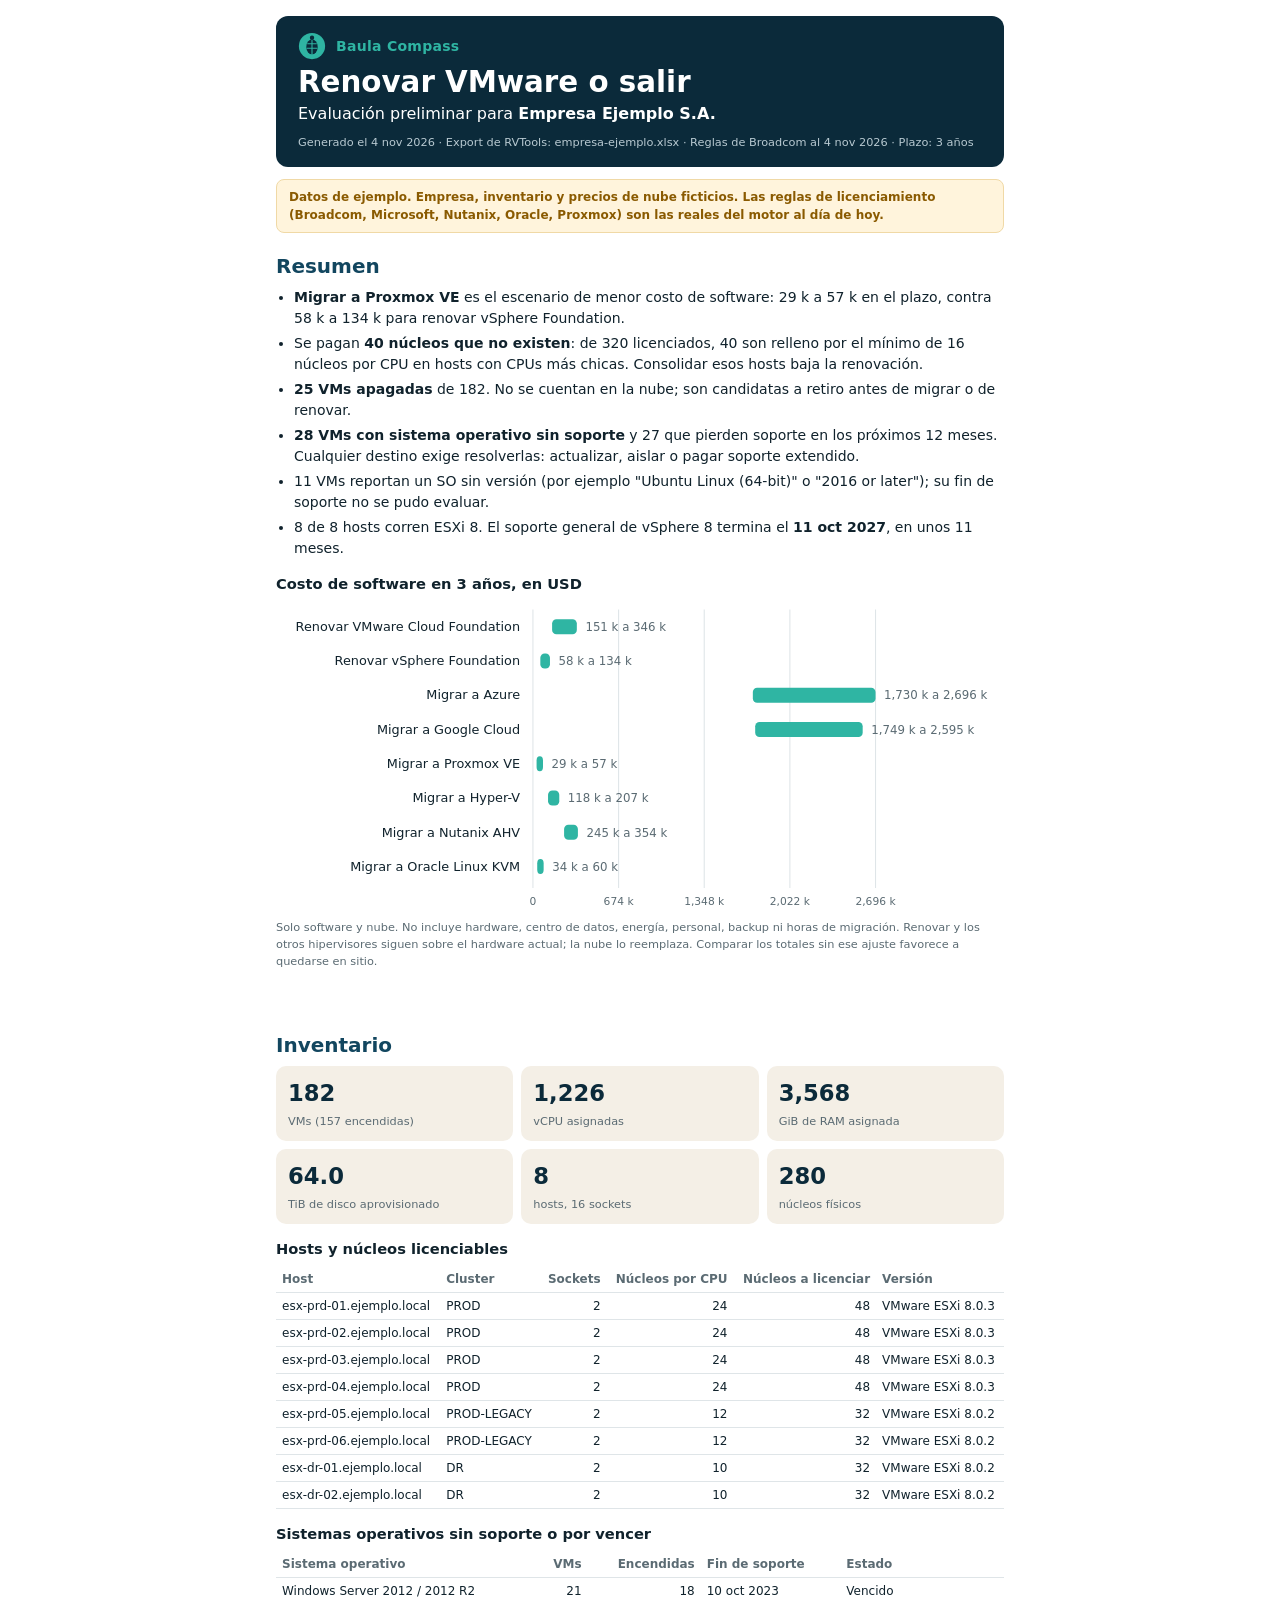
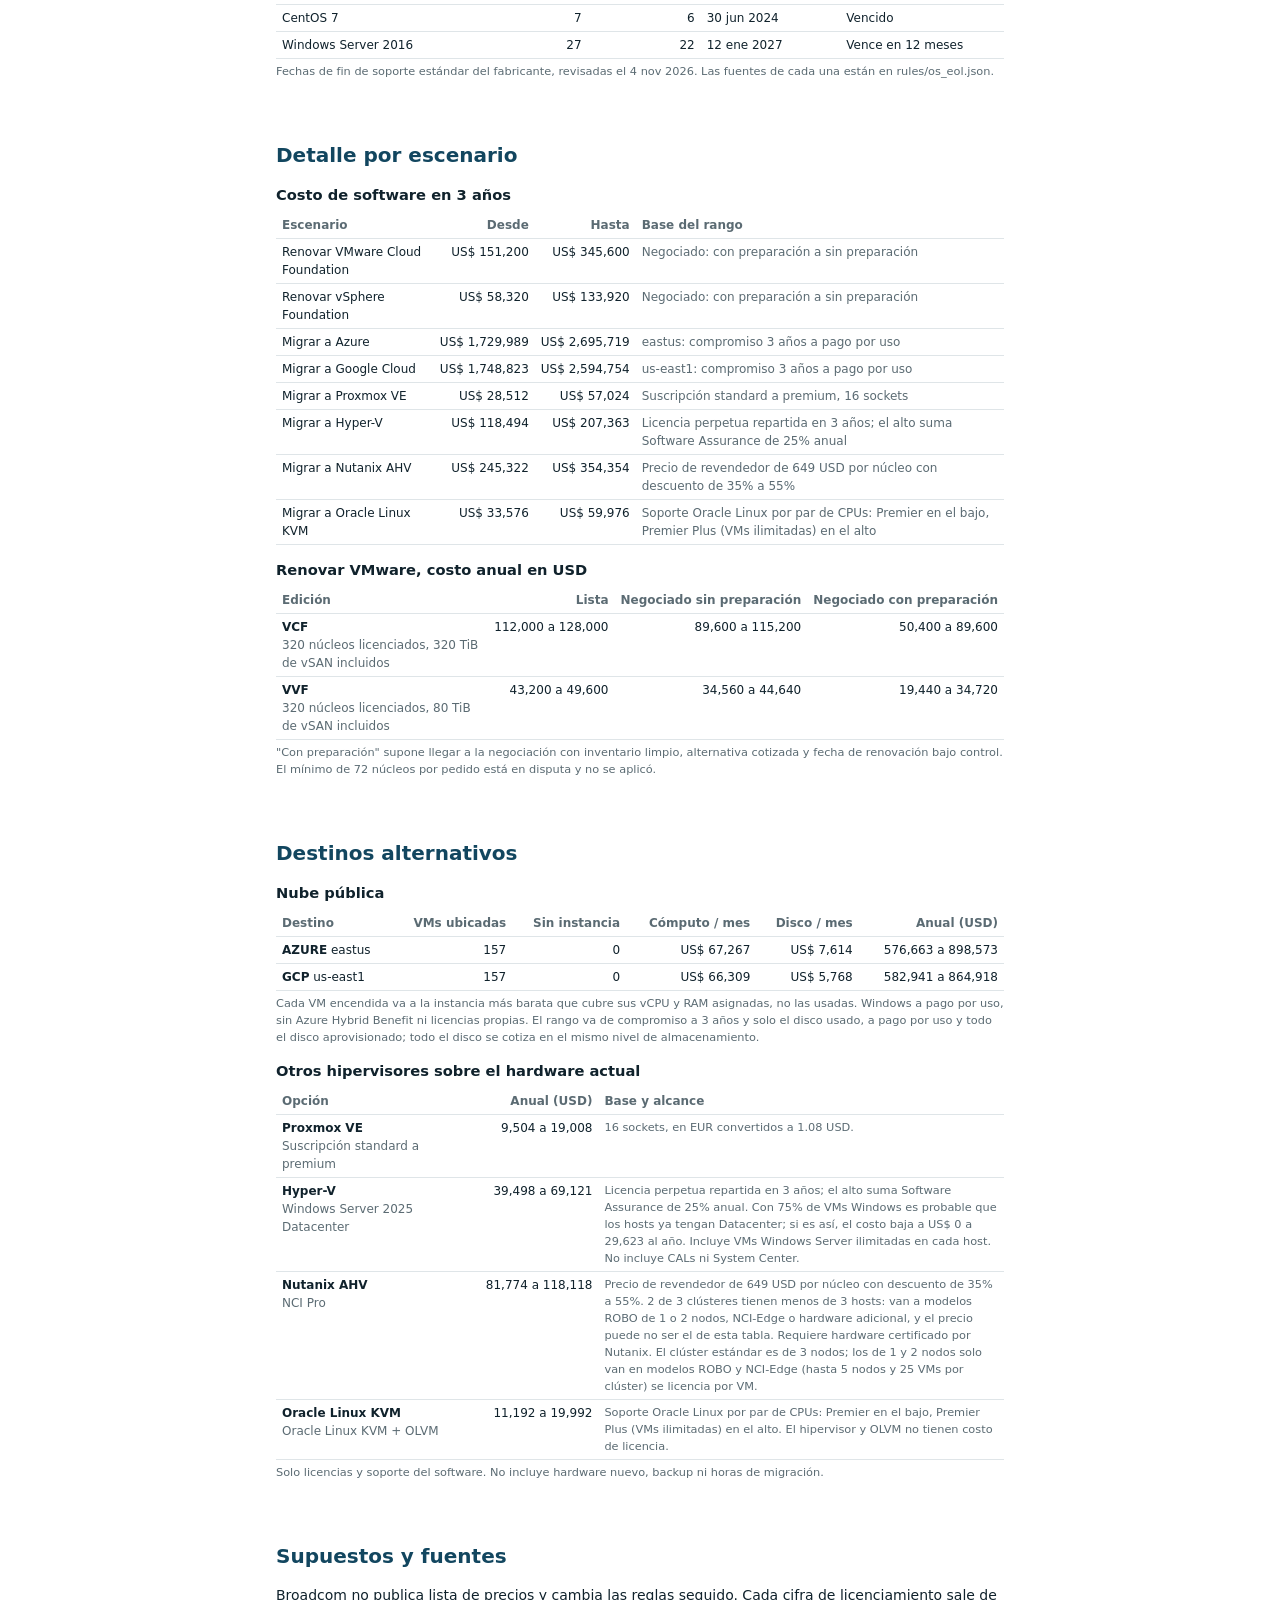
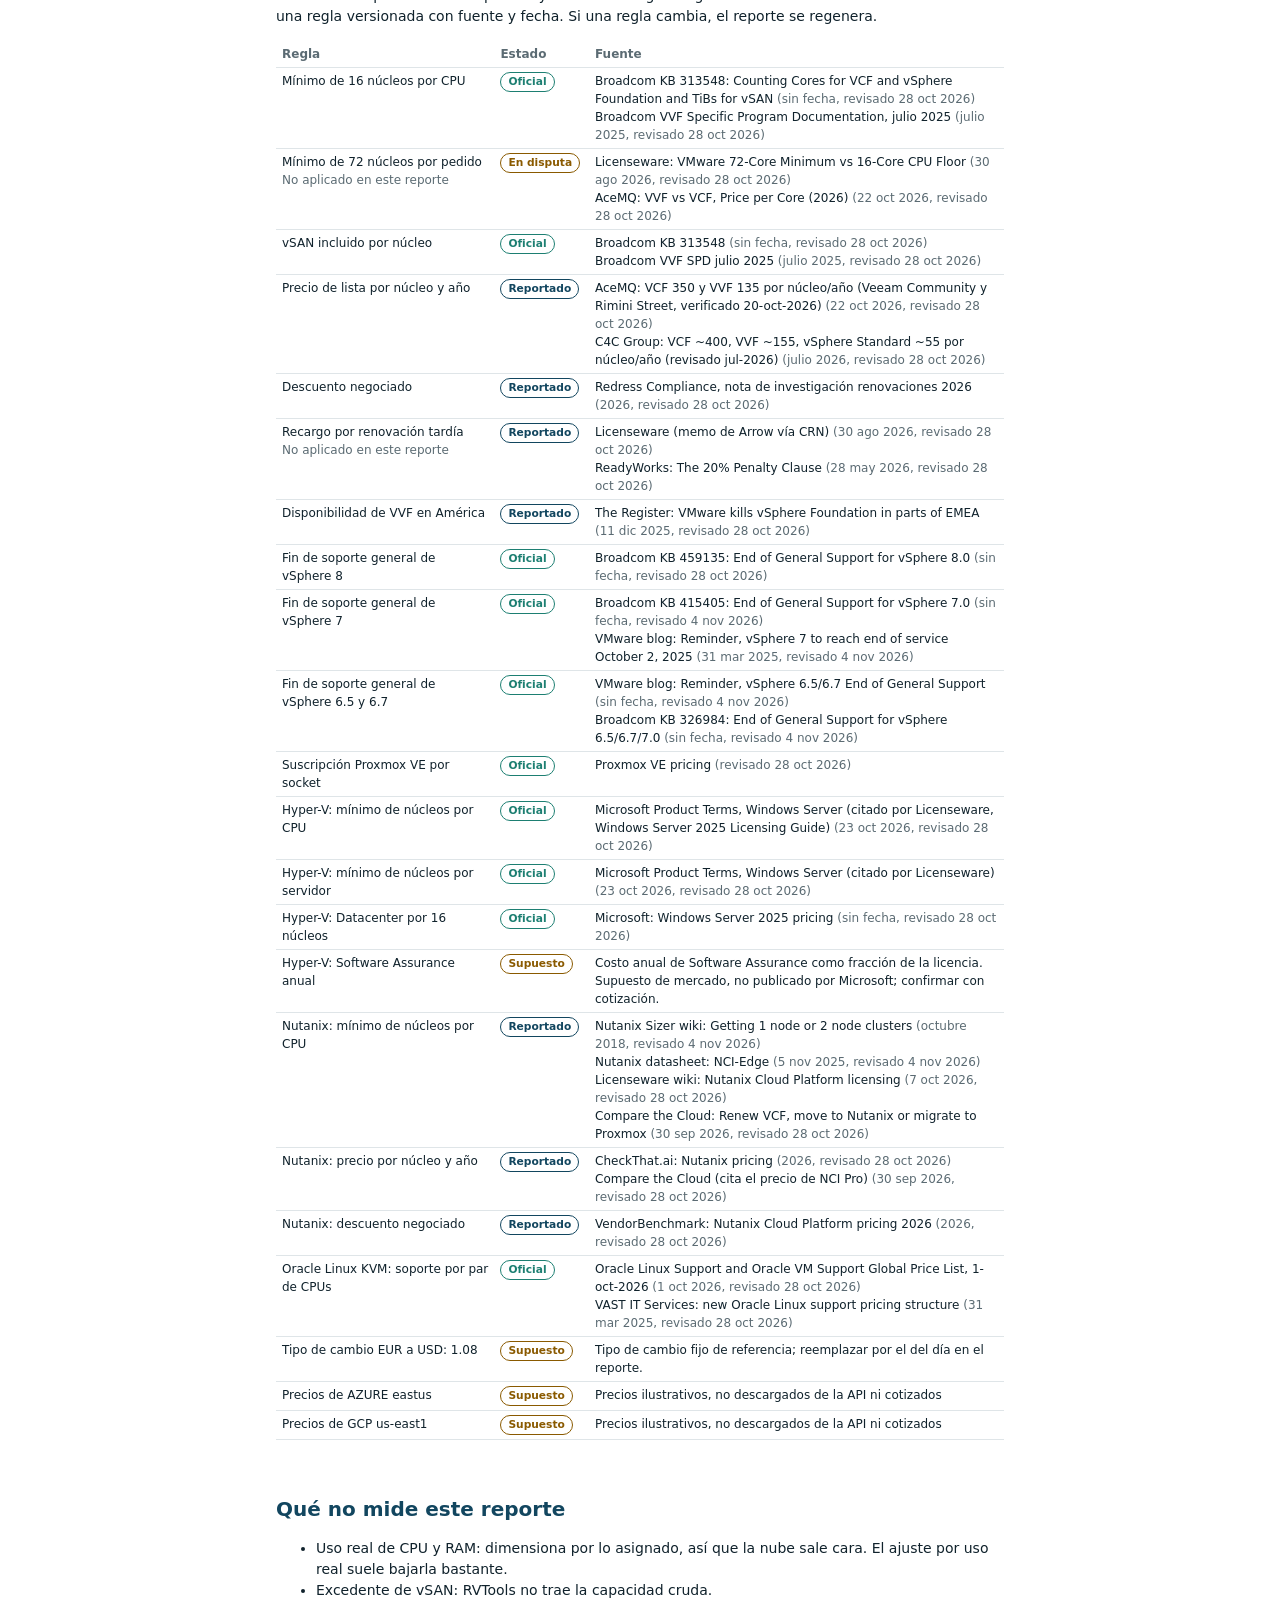
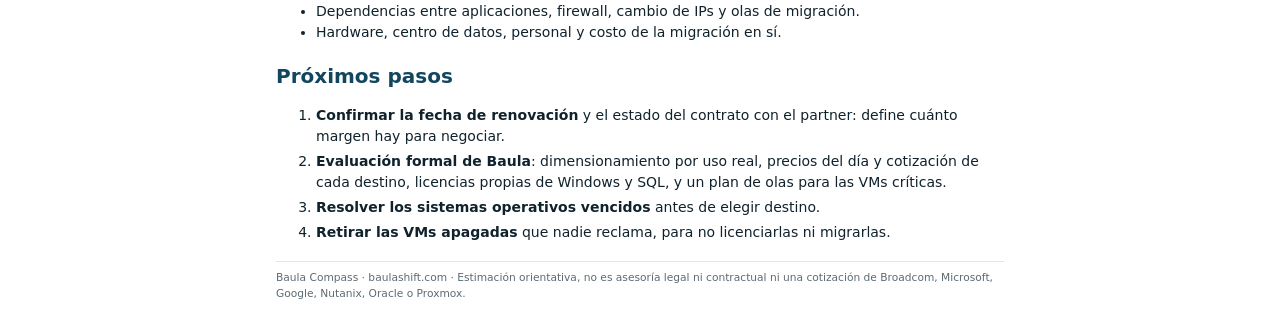
==== commit d41ed9df: "Compass: escritorios Windows, VMs sin instancia, Hyper-V con Datacenter, disco usado y nota de Nutan" ====
--- a/examples/demo/reporte-ejemplo.html
+++ b/examples/demo/reporte-ejemplo.html
@@ -55,14 +55,14 @@
     <div class="brand"><svg viewBox="0 0 64 64" width="28" height="28" aria-hidden="true"><circle cx="32" cy="32" r="30" fill="#2fb5a3"/><ellipse cx="32" cy="34" rx="13" ry="17" fill="#0b2a3a"/><path d="M32 18v32M22 27h20M21 37h22" stroke="#2fb5a3" stroke-width="2.4" stroke-linecap="round"/><circle cx="32" cy="13" r="5" fill="#0b2a3a"/></svg><span>Baula Compass</span></div>
     <h1>Renovar VMware o salir</h1>
     <p class="sub">Evaluación preliminar para <b>Empresa Ejemplo S.A.</b></p>
-    <p class="meta">Generado el 28 oct 2026 · Export de RVTools: empresa-ejemplo.xlsx ·
-      Reglas de Broadcom al 28 oct 2026 · Plazo: 3 años</p>
+    <p class="meta">Generado el 4 nov 2026 · Export de RVTools: empresa-ejemplo.xlsx ·
+      Reglas de Broadcom al 4 nov 2026 · Plazo: 3 años</p>
   </header>
   <div class="banner">Datos de ejemplo. Empresa, inventario y precios de nube ficticios. Las reglas de licenciamiento (Broadcom, Microsoft, Nutanix, Oracle, Proxmox) son las reales del motor al día de hoy.</div>
   <h2>Resumen</h2>
-  <ul class="findings"><li><b>Migrar a Proxmox VE</b> es el escenario de menor costo de software: 29 k a 57 k en el plazo, contra 58 k a 134 k para renovar vSphere Foundation.</li><li>Se pagan <b>40 núcleos que no existen</b>: de 320 licenciados, 40 son relleno por el mínimo de 16 núcleos por CPU en hosts con CPUs más chicas. Consolidar esos hosts baja la renovación.</li><li><b>25 VMs apagadas</b> de 182. No se cuentan en la nube; son candidatas a retiro antes de migrar o de renovar.</li><li><b>28 VMs con sistema operativo sin soporte</b> y 27 que pierden soporte en los próximos 12 meses. Cualquier destino exige resolverlas: actualizar, aislar o pagar soporte extendido.</li><li>8 de 8 hosts corren ESXi 8. El soporte general de vSphere 8 termina el <b>11 oct 2027</b>, en unos 12 meses.</li></ul>
+  <ul class="findings"><li><b>Migrar a Proxmox VE</b> es el escenario de menor costo de software: 29 k a 57 k en el plazo, contra 58 k a 134 k para renovar vSphere Foundation.</li><li>Se pagan <b>40 núcleos que no existen</b>: de 320 licenciados, 40 son relleno por el mínimo de 16 núcleos por CPU en hosts con CPUs más chicas. Consolidar esos hosts baja la renovación.</li><li><b>25 VMs apagadas</b> de 182. No se cuentan en la nube; son candidatas a retiro antes de migrar o de renovar.</li><li><b>28 VMs con sistema operativo sin soporte</b> y 27 que pierden soporte en los próximos 12 meses. Cualquier destino exige resolverlas: actualizar, aislar o pagar soporte extendido.</li><li>11 VMs reportan un SO sin versión (por ejemplo "Ubuntu Linux (64-bit)" o "2016 or later"); su fin de soporte no se pudo evaluar.</li><li>8 de 8 hosts corren ESXi 8. El soporte general de vSphere 8 termina el <b>11 oct 2027</b>, en unos 11 meses.</li></ul>
   <h3>Costo de software en 3 años, en USD</h3>
-  <svg class="chart" viewBox="0 0 680 290" role="img" aria-label="Costo de software en el plazo por escenario"><line x1="240.0" x2="240.0" y1="8" y2="268" class="grid"/><text x="240.0" y="284" class="axis" text-anchor="middle">0</text><line x1="320.0" x2="320.0" y1="8" y2="268" class="grid"/><text x="320.0" y="284" class="axis" text-anchor="middle">674 k</text><line x1="400.0" x2="400.0" y1="8" y2="268" class="grid"/><text x="400.0" y="284" class="axis" text-anchor="middle">1,348 k</text><line x1="480.0" x2="480.0" y1="8" y2="268" class="grid"/><text x="480.0" y="284" class="axis" text-anchor="middle">2,022 k</text><line x1="560.0" x2="560.0" y1="8" y2="268" class="grid"/><text x="560.0" y="284" class="axis" text-anchor="middle">2,696 k</text><text x="228" y="28.0" class="label" text-anchor="end">Renovar VMware Cloud Foundation</text><rect x="257.9" y="17.0" width="23.1" height="14" rx="4" class="bar"/><text x="289.0" y="28.0" class="value">151 k a 346 k</text><text x="228" y="60.0" class="label" text-anchor="end">Renovar vSphere Foundation</text><rect x="246.9" y="49.0" width="9.0" height="14" rx="4" class="bar"/><text x="263.9" y="60.0" class="value">58 k a 134 k</text><text x="228" y="92.0" class="label" text-anchor="end">Migrar a Azure</text><rect x="387.5" y="81.0" width="172.5" height="14" rx="4" class="bar"/><text x="568.0" y="92.0" class="value">1,243 k a 2,696 k</text><text x="228" y="124.0" class="label" text-anchor="end">Migrar a Google Cloud</text><rect x="392.2" y="113.0" width="155.9" height="14" rx="4" class="bar"/><text x="556.0" y="124.0" class="value">1,282 k a 2,595 k</text><text x="228" y="156.0" class="label" text-anchor="end">Migrar a Proxmox VE</text><rect x="243.4" y="145.0" width="6.0" height="14" rx="4" class="bar"/><text x="257.4" y="156.0" class="value">29 k a 57 k</text><text x="228" y="188.0" class="label" text-anchor="end">Migrar a Hyper-V</text><rect x="254.1" y="177.0" width="10.5" height="14" rx="4" class="bar"/><text x="272.6" y="188.0" class="value">118 k a 207 k</text><text x="228" y="220.0" class="label" text-anchor="end">Migrar a Nutanix AHV</text><rect x="269.1" y="209.0" width="12.9" height="14" rx="4" class="bar"/><text x="290.1" y="220.0" class="value">245 k a 354 k</text><text x="228" y="252.0" class="label" text-anchor="end">Migrar a Oracle Linux KVM</text><rect x="244.0" y="241.0" width="6.0" height="14" rx="4" class="bar"/><text x="258.0" y="252.0" class="value">34 k a 60 k</text></svg>
+  <svg class="chart" viewBox="0 0 680 290" role="img" aria-label="Costo de software en el plazo por escenario"><line x1="240.0" x2="240.0" y1="8" y2="268" class="grid"/><text x="240.0" y="284" class="axis" text-anchor="middle">0</text><line x1="320.0" x2="320.0" y1="8" y2="268" class="grid"/><text x="320.0" y="284" class="axis" text-anchor="middle">674 k</text><line x1="400.0" x2="400.0" y1="8" y2="268" class="grid"/><text x="400.0" y="284" class="axis" text-anchor="middle">1,348 k</text><line x1="480.0" x2="480.0" y1="8" y2="268" class="grid"/><text x="480.0" y="284" class="axis" text-anchor="middle">2,022 k</text><line x1="560.0" x2="560.0" y1="8" y2="268" class="grid"/><text x="560.0" y="284" class="axis" text-anchor="middle">2,696 k</text><text x="228" y="28.0" class="label" text-anchor="end">Renovar VMware Cloud Foundation</text><rect x="257.9" y="17.0" width="23.1" height="14" rx="4" class="bar"/><text x="289.0" y="28.0" class="value">151 k a 346 k</text><text x="228" y="60.0" class="label" text-anchor="end">Renovar vSphere Foundation</text><rect x="246.9" y="49.0" width="9.0" height="14" rx="4" class="bar"/><text x="263.9" y="60.0" class="value">58 k a 134 k</text><text x="228" y="92.0" class="label" text-anchor="end">Migrar a Azure</text><rect x="445.4" y="81.0" width="114.6" height="14" rx="4" class="bar"/><text x="568.0" y="92.0" class="value">1,730 k a 2,696 k</text><text x="228" y="124.0" class="label" text-anchor="end">Migrar a Google Cloud</text><rect x="447.6" y="113.0" width="100.4" height="14" rx="4" class="bar"/><text x="556.0" y="124.0" class="value">1,749 k a 2,595 k</text><text x="228" y="156.0" class="label" text-anchor="end">Migrar a Proxmox VE</text><rect x="243.4" y="145.0" width="6.0" height="14" rx="4" class="bar"/><text x="257.4" y="156.0" class="value">29 k a 57 k</text><text x="228" y="188.0" class="label" text-anchor="end">Migrar a Hyper-V</text><rect x="254.1" y="177.0" width="10.5" height="14" rx="4" class="bar"/><text x="272.6" y="188.0" class="value">118 k a 207 k</text><text x="228" y="220.0" class="label" text-anchor="end">Migrar a Nutanix AHV</text><rect x="269.1" y="209.0" width="12.9" height="14" rx="4" class="bar"/><text x="290.1" y="220.0" class="value">245 k a 354 k</text><text x="228" y="252.0" class="label" text-anchor="end">Migrar a Oracle Linux KVM</text><rect x="244.0" y="241.0" width="6.0" height="14" rx="4" class="bar"/><text x="258.0" y="252.0" class="value">34 k a 60 k</text></svg>
   <p class="note">Solo software y nube. No incluye hardware, centro de datos, energía, personal, backup ni horas de
   migración. Renovar y los otros hipervisores siguen sobre el hardware actual; la nube lo reemplaza. Comparar los totales
   sin ese ajuste favorece a quedarse en sitio.</p>
@@ -84,14 +84,14 @@
   <h3>Sistemas operativos sin soporte o por vencer</h3>
   <table><thead><tr><th>Sistema operativo</th><th class="n">VMs</th><th class="n">Encendidas</th><th>Fin de soporte</th>
   <th>Estado</th></tr></thead><tbody><tr><td>Windows Server 2012 / 2012 R2</td><td class="n">21</td><td class="n">18</td><td>10 oct 2023</td><td>Vencido</td></tr><tr><td>CentOS 7</td><td class="n">7</td><td class="n">6</td><td>30 jun 2024</td><td>Vencido</td></tr><tr><td>Windows Server 2016</td><td class="n">27</td><td class="n">22</td><td>12 ene 2027</td><td>Vence en 12 meses</td></tr></tbody></table>
-  <p class="note">Fechas de fin de soporte estándar del fabricante, pendientes de verificar contra cada página de ciclo de vida.</p>
+  <p class="note">Fechas de fin de soporte estándar del fabricante, revisadas el 4 nov 2026. Las fuentes de cada una están en rules/os_eol.json.</p>
 </section>
 
 <section class="page">
   <h2>Detalle por escenario</h2>
   <h3>Costo de software en 3 años</h3>
   <table><thead><tr><th>Escenario</th><th class="n">Desde</th><th class="n">Hasta</th><th>Base del rango</th></tr></thead>
-  <tbody><tr><td>Renovar VMware Cloud Foundation</td><td class="n">US$ 151,200</td><td class="n">US$ 345,600</td><td class="muted">Negociado: con preparación a sin preparación</td></tr><tr><td>Renovar vSphere Foundation</td><td class="n">US$ 58,320</td><td class="n">US$ 133,920</td><td class="muted">Negociado: con preparación a sin preparación</td></tr><tr><td>Migrar a Azure</td><td class="n">US$ 1,242,744</td><td class="n">US$ 2,695,719</td><td class="muted">eastus: compromiso 3 años a pago por uso</td></tr><tr><td>Migrar a Google Cloud</td><td class="n">US$ 1,281,846</td><td class="n">US$ 2,594,754</td><td class="muted">us-east1: compromiso 3 años a pago por uso</td></tr><tr><td>Migrar a Proxmox VE</td><td class="n">US$ 28,512</td><td class="n">US$ 57,024</td><td class="muted">Suscripción standard a premium, 16 sockets</td></tr><tr><td>Migrar a Hyper-V</td><td class="n">US$ 118,494</td><td class="n">US$ 207,363</td><td class="muted">Licencia perpetua repartida en 3 años; el alto suma Software Assurance de 25% anual</td></tr><tr><td>Migrar a Nutanix AHV</td><td class="n">US$ 245,322</td><td class="n">US$ 354,354</td><td class="muted">Precio de revendedor de 649 USD por núcleo con descuento de 35% a 55%</td></tr><tr><td>Migrar a Oracle Linux KVM</td><td class="n">US$ 33,576</td><td class="n">US$ 59,976</td><td class="muted">Soporte Oracle Linux por par de CPUs: Premier en el bajo, Premier Plus (VMs ilimitadas) en el alto</td></tr></tbody></table>
+  <tbody><tr><td>Renovar VMware Cloud Foundation</td><td class="n">US$ 151,200</td><td class="n">US$ 345,600</td><td class="muted">Negociado: con preparación a sin preparación</td></tr><tr><td>Renovar vSphere Foundation</td><td class="n">US$ 58,320</td><td class="n">US$ 133,920</td><td class="muted">Negociado: con preparación a sin preparación</td></tr><tr><td>Migrar a Azure</td><td class="n">US$ 1,729,989</td><td class="n">US$ 2,695,719</td><td class="muted">eastus: compromiso 3 años a pago por uso</td></tr><tr><td>Migrar a Google Cloud</td><td class="n">US$ 1,748,823</td><td class="n">US$ 2,594,754</td><td class="muted">us-east1: compromiso 3 años a pago por uso</td></tr><tr><td>Migrar a Proxmox VE</td><td class="n">US$ 28,512</td><td class="n">US$ 57,024</td><td class="muted">Suscripción standard a premium, 16 sockets</td></tr><tr><td>Migrar a Hyper-V</td><td class="n">US$ 118,494</td><td class="n">US$ 207,363</td><td class="muted">Licencia perpetua repartida en 3 años; el alto suma Software Assurance de 25% anual</td></tr><tr><td>Migrar a Nutanix AHV</td><td class="n">US$ 245,322</td><td class="n">US$ 354,354</td><td class="muted">Precio de revendedor de 649 USD por núcleo con descuento de 35% a 55%</td></tr><tr><td>Migrar a Oracle Linux KVM</td><td class="n">US$ 33,576</td><td class="n">US$ 59,976</td><td class="muted">Soporte Oracle Linux por par de CPUs: Premier en el bajo, Premier Plus (VMs ilimitadas) en el alto</td></tr></tbody></table>
   <h3>Renovar VMware, costo anual en USD</h3>
   <table><thead><tr><th>Edición</th><th class="n">Lista</th><th class="n">Negociado sin preparación</th><th class="n">Negociado con preparación</th></tr></thead>
   <tbody><tr><td><b>VCF</b><br><span class="muted">320 núcleos licenciados, 320 TiB de vSAN incluidos</span></td><td class="n">112,000 a 128,000</td><td class="n">89,600 a 115,200</td><td class="n">50,400 a 89,600</td></tr><tr><td><b>VVF</b><br><span class="muted">320 núcleos licenciados, 80 TiB de vSAN incluidos</span></td><td class="n">43,200 a 49,600</td><td class="n">34,560 a 44,640</td><td class="n">19,440 a 34,720</td></tr></tbody></table>
@@ -103,12 +103,14 @@
   <h2>Destinos alternativos</h2>
   <h3>Nube pública</h3>
   <table><thead><tr><th>Destino</th><th class="n">VMs ubicadas</th><th class="n">Sin instancia</th>
-  <th class="n">Cómputo / mes</th><th class="n">Disco / mes</th><th class="n">Anual (USD)</th></tr></thead><tbody><tr><td><b>AZURE</b> eastus</td><td class="n">157</td><td class="n">0</td><td class="n">US$ 67,267</td><td class="n">US$ 7,614</td><td class="n">414,248 a 898,573</td></tr><tr><td><b>GCP</b> us-east1</td><td class="n">157</td><td class="n">0</td><td class="n">US$ 66,309</td><td class="n">US$ 5,768</td><td class="n">427,282 a 864,918</td></tr></tbody></table>
+  <th class="n">Cómputo / mes</th><th class="n">Disco / mes</th><th class="n">Anual (USD)</th></tr></thead><tbody><tr><td><b>AZURE</b> eastus</td><td class="n">157</td><td class="n">0</td><td class="n">US$ 67,267</td><td class="n">US$ 7,614</td><td class="n">576,663 a 898,573</td></tr><tr><td><b>GCP</b> us-east1</td><td class="n">157</td><td class="n">0</td><td class="n">US$ 66,309</td><td class="n">US$ 5,768</td><td class="n">582,941 a 864,918</td></tr></tbody></table>
   <p class="note">Cada VM encendida va a la instancia más barata que cubre sus vCPU y RAM asignadas, no las usadas.
-  Windows a pago por uso, sin Azure Hybrid Benefit ni licencias propias. El rango va de compromiso a 3 años a pago por uso.</p>
+  Windows a pago por uso, sin Azure Hybrid Benefit ni licencias propias. El rango va de compromiso a 3 años y solo el
+  disco usado, a pago por uso y todo el disco aprovisionado; todo el disco se cotiza en el mismo nivel de
+  almacenamiento.</p>
   <h3>Otros hipervisores sobre el hardware actual</h3>
   <table class="onprem"><thead><tr><th>Opción</th><th class="n">Anual (USD)</th><th>Base y alcance</th></tr></thead>
-  <tbody><tr><td><b>Proxmox VE</b><br><span class="muted">Suscripción standard a premium</span></td><td class="n">9,504 a 19,008</td><td class="muted">16 sockets, en EUR convertidos a 1.08 USD. </td></tr><tr><td><b>Hyper-V</b><br><span class="muted">Windows Server 2025 Datacenter</span></td><td class="n">39,498 a 69,121</td><td class="muted">Licencia perpetua repartida en 3 años; el alto suma Software Assurance de 25% anual. Incluye VMs Windows Server ilimitadas en cada host. No incluye CALs ni System Center.</td></tr><tr><td><b>Nutanix AHV</b><br><span class="muted">NCI Pro</span></td><td class="n">81,774 a 118,118</td><td class="muted">Precio de revendedor de 649 USD por núcleo con descuento de 35% a 55%. Requiere hardware certificado por Nutanix y al menos 3 nodos; confirmar si los hosts actuales califican.</td></tr><tr><td><b>Oracle Linux KVM</b><br><span class="muted">Oracle Linux KVM + OLVM</span></td><td class="n">11,192 a 19,992</td><td class="muted">Soporte Oracle Linux por par de CPUs: Premier en el bajo, Premier Plus (VMs ilimitadas) en el alto. El hipervisor y OLVM no tienen costo de licencia.</td></tr></tbody></table>
+  <tbody><tr><td><b>Proxmox VE</b><br><span class="muted">Suscripción standard a premium</span></td><td class="n">9,504 a 19,008</td><td class="muted">16 sockets, en EUR convertidos a 1.08 USD. </td></tr><tr><td><b>Hyper-V</b><br><span class="muted">Windows Server 2025 Datacenter</span></td><td class="n">39,498 a 69,121</td><td class="muted">Licencia perpetua repartida en 3 años; el alto suma Software Assurance de 25% anual. Con 75% de VMs Windows es probable que los hosts ya tengan Datacenter; si es así, el costo baja a US$ 0 a 29,623 al año. Incluye VMs Windows Server ilimitadas en cada host. No incluye CALs ni System Center.</td></tr><tr><td><b>Nutanix AHV</b><br><span class="muted">NCI Pro</span></td><td class="n">81,774 a 118,118</td><td class="muted">Precio de revendedor de 649 USD por núcleo con descuento de 35% a 55%. 2 de 3 clústeres tienen menos de 3 hosts: van a modelos ROBO de 1 o 2 nodos, NCI-Edge o hardware adicional, y el precio puede no ser el de esta tabla. Requiere hardware certificado por Nutanix. El clúster estándar es de 3 nodos; los de 1 y 2 nodos solo van en modelos ROBO y NCI-Edge (hasta 5 nodos y 25 VMs por clúster) se licencia por VM.</td></tr><tr><td><b>Oracle Linux KVM</b><br><span class="muted">Oracle Linux KVM + OLVM</span></td><td class="n">11,192 a 19,992</td><td class="muted">Soporte Oracle Linux por par de CPUs: Premier en el bajo, Premier Plus (VMs ilimitadas) en el alto. El hipervisor y OLVM no tienen costo de licencia.</td></tr></tbody></table>
   <p class="note">Solo licencias y soporte del software. No incluye hardware nuevo, backup ni horas de migración.</p>
 </section>
 
@@ -117,7 +119,7 @@
   <p>Broadcom no publica lista de precios y cambia las reglas seguido. Cada cifra de licenciamiento sale de una
   regla versionada con fuente y fecha. Si una regla cambia, el reporte se regenera.</p>
   <table class="sources"><thead><tr><th>Regla</th><th>Estado</th><th>Fuente</th></tr></thead>
-  <tbody><tr><td>Mínimo de 16 núcleos por CPU</td><td><span class="tag tag-official">Oficial</span></td><td>Broadcom KB 313548: Counting Cores for VCF and vSphere Foundation and TiBs for vSAN <span class="muted">(sin fecha, revisado 28 oct 2026)</span><br>Broadcom VVF Specific Program Documentation, julio 2025 <span class="muted">(julio 2025, revisado 28 oct 2026)</span></td></tr><tr><td>Mínimo de 72 núcleos por pedido<br><span class="muted">No aplicado en este reporte</span></td><td><span class="tag tag-disputed">En disputa</span></td><td>Licenseware: VMware 72-Core Minimum vs 16-Core CPU Floor <span class="muted">(30 ago 2026, revisado 28 oct 2026)</span><br>AceMQ: VVF vs VCF, Price per Core (2026) <span class="muted">(22 oct 2026, revisado 28 oct 2026)</span></td></tr><tr><td>vSAN incluido por núcleo</td><td><span class="tag tag-official">Oficial</span></td><td>Broadcom KB 313548 <span class="muted">(sin fecha, revisado 28 oct 2026)</span><br>Broadcom VVF SPD julio 2025 <span class="muted">(julio 2025, revisado 28 oct 2026)</span></td></tr><tr><td>Precio de lista por núcleo y año</td><td><span class="tag tag-reported">Reportado</span></td><td>AceMQ: VCF 350 y VVF 135 por núcleo/año (Veeam Community y Rimini Street, verificado 20-oct-2026) <span class="muted">(22 oct 2026, revisado 28 oct 2026)</span><br>C4C Group: VCF ~400, VVF ~155, vSphere Standard ~55 por núcleo/año (revisado jul-2026) <span class="muted">(julio 2026, revisado 28 oct 2026)</span></td></tr><tr><td>Descuento negociado</td><td><span class="tag tag-reported">Reportado</span></td><td>Redress Compliance, nota de investigación renovaciones 2026 <span class="muted">(2026, revisado 28 oct 2026)</span></td></tr><tr><td>Recargo por renovación tardía<br><span class="muted">No aplicado en este reporte</span></td><td><span class="tag tag-reported">Reportado</span></td><td>Licenseware (memo de Arrow vía CRN) <span class="muted">(30 ago 2026, revisado 28 oct 2026)</span><br>ReadyWorks: The 20% Penalty Clause <span class="muted">(28 may 2026, revisado 28 oct 2026)</span></td></tr><tr><td>Disponibilidad de VVF en América</td><td><span class="tag tag-reported">Reportado</span></td><td>The Register: VMware kills vSphere Foundation in parts of EMEA <span class="muted">(11 dic 2025, revisado 28 oct 2026)</span></td></tr><tr><td>Fin de soporte general de vSphere 8</td><td><span class="tag tag-official">Oficial</span></td><td>Broadcom KB 459135: End of General Support for vSphere 8.0 <span class="muted">(sin fecha, revisado 28 oct 2026)</span></td></tr><tr><td>Suscripción Proxmox VE por socket</td><td><span class="tag tag-official">Oficial</span></td><td>Proxmox VE pricing <span class="muted">(revisado 28 oct 2026)</span></td></tr><tr><td>Hyper-V: mínimo de núcleos por CPU</td><td><span class="tag tag-official">Oficial</span></td><td>Microsoft Product Terms, Windows Server (citado por Licenseware, Windows Server 2025 Licensing Guide) <span class="muted">(23 oct 2026, revisado 28 oct 2026)</span></td></tr><tr><td>Hyper-V: mínimo de núcleos por servidor</td><td><span class="tag tag-official">Oficial</span></td><td>Microsoft Product Terms, Windows Server (citado por Licenseware) <span class="muted">(23 oct 2026, revisado 28 oct 2026)</span></td></tr><tr><td>Hyper-V: Datacenter por 16 núcleos</td><td><span class="tag tag-official">Oficial</span></td><td>Microsoft: Windows Server 2025 pricing <span class="muted">(sin fecha, revisado 28 oct 2026)</span></td></tr><tr><td>Hyper-V: Software Assurance anual</td><td><span class="tag tag-assumption">Supuesto</span></td><td>Costo anual de Software Assurance como fracción de la licencia. Supuesto de mercado, no publicado por Microsoft; confirmar con cotización.</td></tr><tr><td>Nutanix: mínimo de núcleos por CPU</td><td><span class="tag tag-reported">Reportado</span></td><td>Licenseware wiki: Nutanix Cloud Platform licensing <span class="muted">(7 oct 2026, revisado 28 oct 2026)</span><br>Compare the Cloud: Renew VCF, move to Nutanix or migrate to Proxmox <span class="muted">(30 sep 2026, revisado 28 oct 2026)</span></td></tr><tr><td>Nutanix: precio por núcleo y año</td><td><span class="tag tag-reported">Reportado</span></td><td>CheckThat.ai: Nutanix pricing <span class="muted">(2026, revisado 28 oct 2026)</span><br>Compare the Cloud (cita el precio de NCI Pro) <span class="muted">(30 sep 2026, revisado 28 oct 2026)</span></td></tr><tr><td>Nutanix: descuento negociado</td><td><span class="tag tag-reported">Reportado</span></td><td>VendorBenchmark: Nutanix Cloud Platform pricing 2026 <span class="muted">(2026, revisado 28 oct 2026)</span></td></tr><tr><td>Oracle Linux KVM: soporte por par de CPUs</td><td><span class="tag tag-official">Oficial</span></td><td>Oracle Linux Support and Oracle VM Support Global Price List, 1-oct-2026 <span class="muted">(1 oct 2026, revisado 28 oct 2026)</span><br>VAST IT Services: new Oracle Linux support pricing structure <span class="muted">(31 mar 2025, revisado 28 oct 2026)</span></td></tr><tr><td>Tipo de cambio EUR a USD: 1.08</td><td><span class="tag tag-assumption">Supuesto</span></td><td>Tipo de cambio fijo de referencia; reemplazar por el del día en el reporte.</td></tr><tr><td>Precios de AZURE eastus</td><td><span class="tag tag-assumption">Supuesto</span></td><td>Precios ilustrativos, no descargados de la API ni cotizados</td></tr><tr><td>Precios de GCP us-east1</td><td><span class="tag tag-assumption">Supuesto</span></td><td>Precios ilustrativos, no descargados de la API ni cotizados</td></tr></tbody></table>
+  <tbody><tr><td>Mínimo de 16 núcleos por CPU</td><td><span class="tag tag-official">Oficial</span></td><td>Broadcom KB 313548: Counting Cores for VCF and vSphere Foundation and TiBs for vSAN <span class="muted">(sin fecha, revisado 28 oct 2026)</span><br>Broadcom VVF Specific Program Documentation, julio 2025 <span class="muted">(julio 2025, revisado 28 oct 2026)</span></td></tr><tr><td>Mínimo de 72 núcleos por pedido<br><span class="muted">No aplicado en este reporte</span></td><td><span class="tag tag-disputed">En disputa</span></td><td>Licenseware: VMware 72-Core Minimum vs 16-Core CPU Floor <span class="muted">(30 ago 2026, revisado 28 oct 2026)</span><br>AceMQ: VVF vs VCF, Price per Core (2026) <span class="muted">(22 oct 2026, revisado 28 oct 2026)</span></td></tr><tr><td>vSAN incluido por núcleo</td><td><span class="tag tag-official">Oficial</span></td><td>Broadcom KB 313548 <span class="muted">(sin fecha, revisado 28 oct 2026)</span><br>Broadcom VVF SPD julio 2025 <span class="muted">(julio 2025, revisado 28 oct 2026)</span></td></tr><tr><td>Precio de lista por núcleo y año</td><td><span class="tag tag-reported">Reportado</span></td><td>AceMQ: VCF 350 y VVF 135 por núcleo/año (Veeam Community y Rimini Street, verificado 20-oct-2026) <span class="muted">(22 oct 2026, revisado 28 oct 2026)</span><br>C4C Group: VCF ~400, VVF ~155, vSphere Standard ~55 por núcleo/año (revisado jul-2026) <span class="muted">(julio 2026, revisado 28 oct 2026)</span></td></tr><tr><td>Descuento negociado</td><td><span class="tag tag-reported">Reportado</span></td><td>Redress Compliance, nota de investigación renovaciones 2026 <span class="muted">(2026, revisado 28 oct 2026)</span></td></tr><tr><td>Recargo por renovación tardía<br><span class="muted">No aplicado en este reporte</span></td><td><span class="tag tag-reported">Reportado</span></td><td>Licenseware (memo de Arrow vía CRN) <span class="muted">(30 ago 2026, revisado 28 oct 2026)</span><br>ReadyWorks: The 20% Penalty Clause <span class="muted">(28 may 2026, revisado 28 oct 2026)</span></td></tr><tr><td>Disponibilidad de VVF en América</td><td><span class="tag tag-reported">Reportado</span></td><td>The Register: VMware kills vSphere Foundation in parts of EMEA <span class="muted">(11 dic 2025, revisado 28 oct 2026)</span></td></tr><tr><td>Fin de soporte general de vSphere 8</td><td><span class="tag tag-official">Oficial</span></td><td>Broadcom KB 459135: End of General Support for vSphere 8.0 <span class="muted">(sin fecha, revisado 28 oct 2026)</span></td></tr><tr><td>Fin de soporte general de vSphere 7</td><td><span class="tag tag-official">Oficial</span></td><td>Broadcom KB 415405: End of General Support for vSphere 7.0 <span class="muted">(sin fecha, revisado 4 nov 2026)</span><br>VMware blog: Reminder, vSphere 7 to reach end of service October 2, 2025 <span class="muted">(31 mar 2025, revisado 4 nov 2026)</span></td></tr><tr><td>Fin de soporte general de vSphere 6.5 y 6.7</td><td><span class="tag tag-official">Oficial</span></td><td>VMware blog: Reminder, vSphere 6.5/6.7 End of General Support <span class="muted">(sin fecha, revisado 4 nov 2026)</span><br>Broadcom KB 326984: End of General Support for vSphere 6.5/6.7/7.0 <span class="muted">(sin fecha, revisado 4 nov 2026)</span></td></tr><tr><td>Suscripción Proxmox VE por socket</td><td><span class="tag tag-official">Oficial</span></td><td>Proxmox VE pricing <span class="muted">(revisado 28 oct 2026)</span></td></tr><tr><td>Hyper-V: mínimo de núcleos por CPU</td><td><span class="tag tag-official">Oficial</span></td><td>Microsoft Product Terms, Windows Server (citado por Licenseware, Windows Server 2025 Licensing Guide) <span class="muted">(23 oct 2026, revisado 28 oct 2026)</span></td></tr><tr><td>Hyper-V: mínimo de núcleos por servidor</td><td><span class="tag tag-official">Oficial</span></td><td>Microsoft Product Terms, Windows Server (citado por Licenseware) <span class="muted">(23 oct 2026, revisado 28 oct 2026)</span></td></tr><tr><td>Hyper-V: Datacenter por 16 núcleos</td><td><span class="tag tag-official">Oficial</span></td><td>Microsoft: Windows Server 2025 pricing <span class="muted">(sin fecha, revisado 28 oct 2026)</span></td></tr><tr><td>Hyper-V: Software Assurance anual</td><td><span class="tag tag-assumption">Supuesto</span></td><td>Costo anual de Software Assurance como fracción de la licencia. Supuesto de mercado, no publicado por Microsoft; confirmar con cotización.</td></tr><tr><td>Nutanix: mínimo de núcleos por CPU</td><td><span class="tag tag-reported">Reportado</span></td><td>Nutanix Sizer wiki: Getting 1 node or 2 node clusters <span class="muted">(octubre 2018, revisado 4 nov 2026)</span><br>Nutanix datasheet: NCI-Edge <span class="muted">(5 nov 2025, revisado 4 nov 2026)</span><br>Licenseware wiki: Nutanix Cloud Platform licensing <span class="muted">(7 oct 2026, revisado 28 oct 2026)</span><br>Compare the Cloud: Renew VCF, move to Nutanix or migrate to Proxmox <span class="muted">(30 sep 2026, revisado 28 oct 2026)</span></td></tr><tr><td>Nutanix: precio por núcleo y año</td><td><span class="tag tag-reported">Reportado</span></td><td>CheckThat.ai: Nutanix pricing <span class="muted">(2026, revisado 28 oct 2026)</span><br>Compare the Cloud (cita el precio de NCI Pro) <span class="muted">(30 sep 2026, revisado 28 oct 2026)</span></td></tr><tr><td>Nutanix: descuento negociado</td><td><span class="tag tag-reported">Reportado</span></td><td>VendorBenchmark: Nutanix Cloud Platform pricing 2026 <span class="muted">(2026, revisado 28 oct 2026)</span></td></tr><tr><td>Oracle Linux KVM: soporte por par de CPUs</td><td><span class="tag tag-official">Oficial</span></td><td>Oracle Linux Support and Oracle VM Support Global Price List, 1-oct-2026 <span class="muted">(1 oct 2026, revisado 28 oct 2026)</span><br>VAST IT Services: new Oracle Linux support pricing structure <span class="muted">(31 mar 2025, revisado 28 oct 2026)</span></td></tr><tr><td>Tipo de cambio EUR a USD: 1.08</td><td><span class="tag tag-assumption">Supuesto</span></td><td>Tipo de cambio fijo de referencia; reemplazar por el del día en el reporte.</td></tr><tr><td>Precios de AZURE eastus</td><td><span class="tag tag-assumption">Supuesto</span></td><td>Precios ilustrativos, no descargados de la API ni cotizados</td></tr><tr><td>Precios de GCP us-east1</td><td><span class="tag tag-assumption">Supuesto</span></td><td>Precios ilustrativos, no descargados de la API ni cotizados</td></tr></tbody></table>
 </section>
 
 <section class="page">
